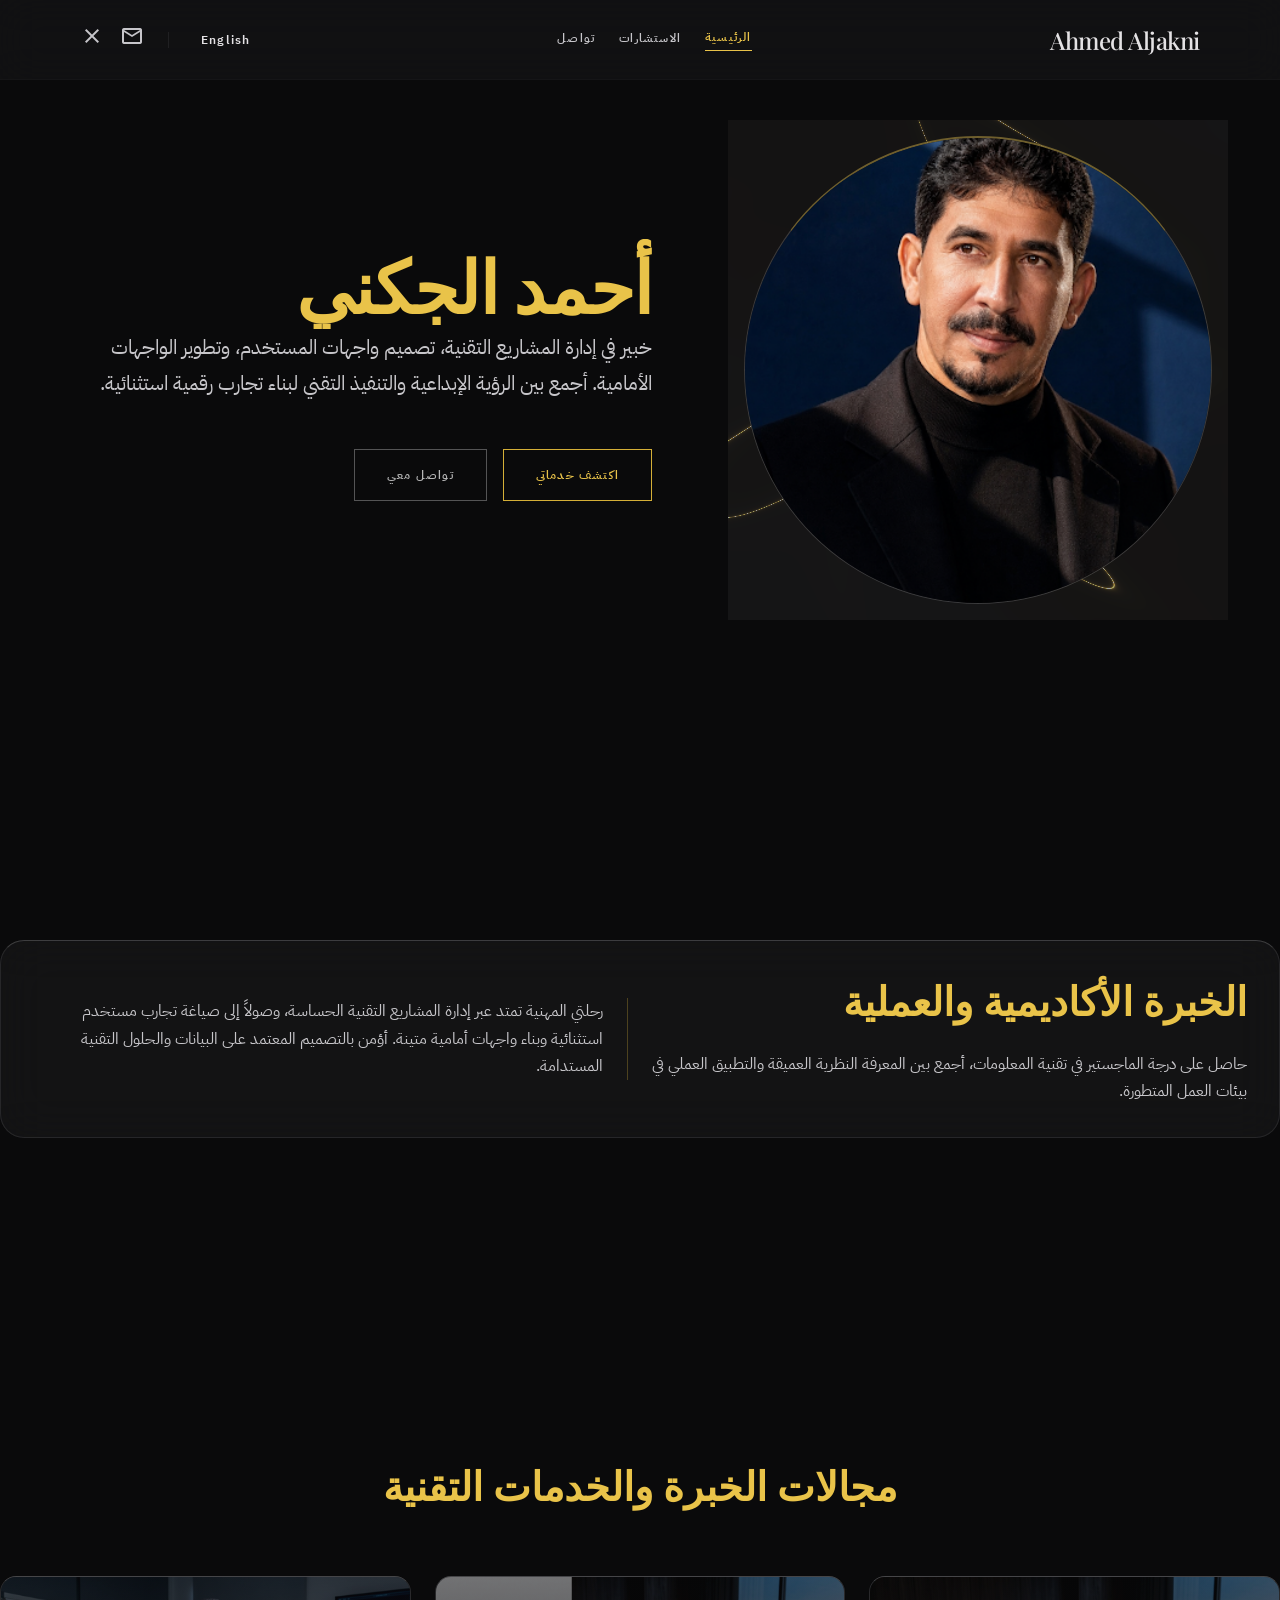
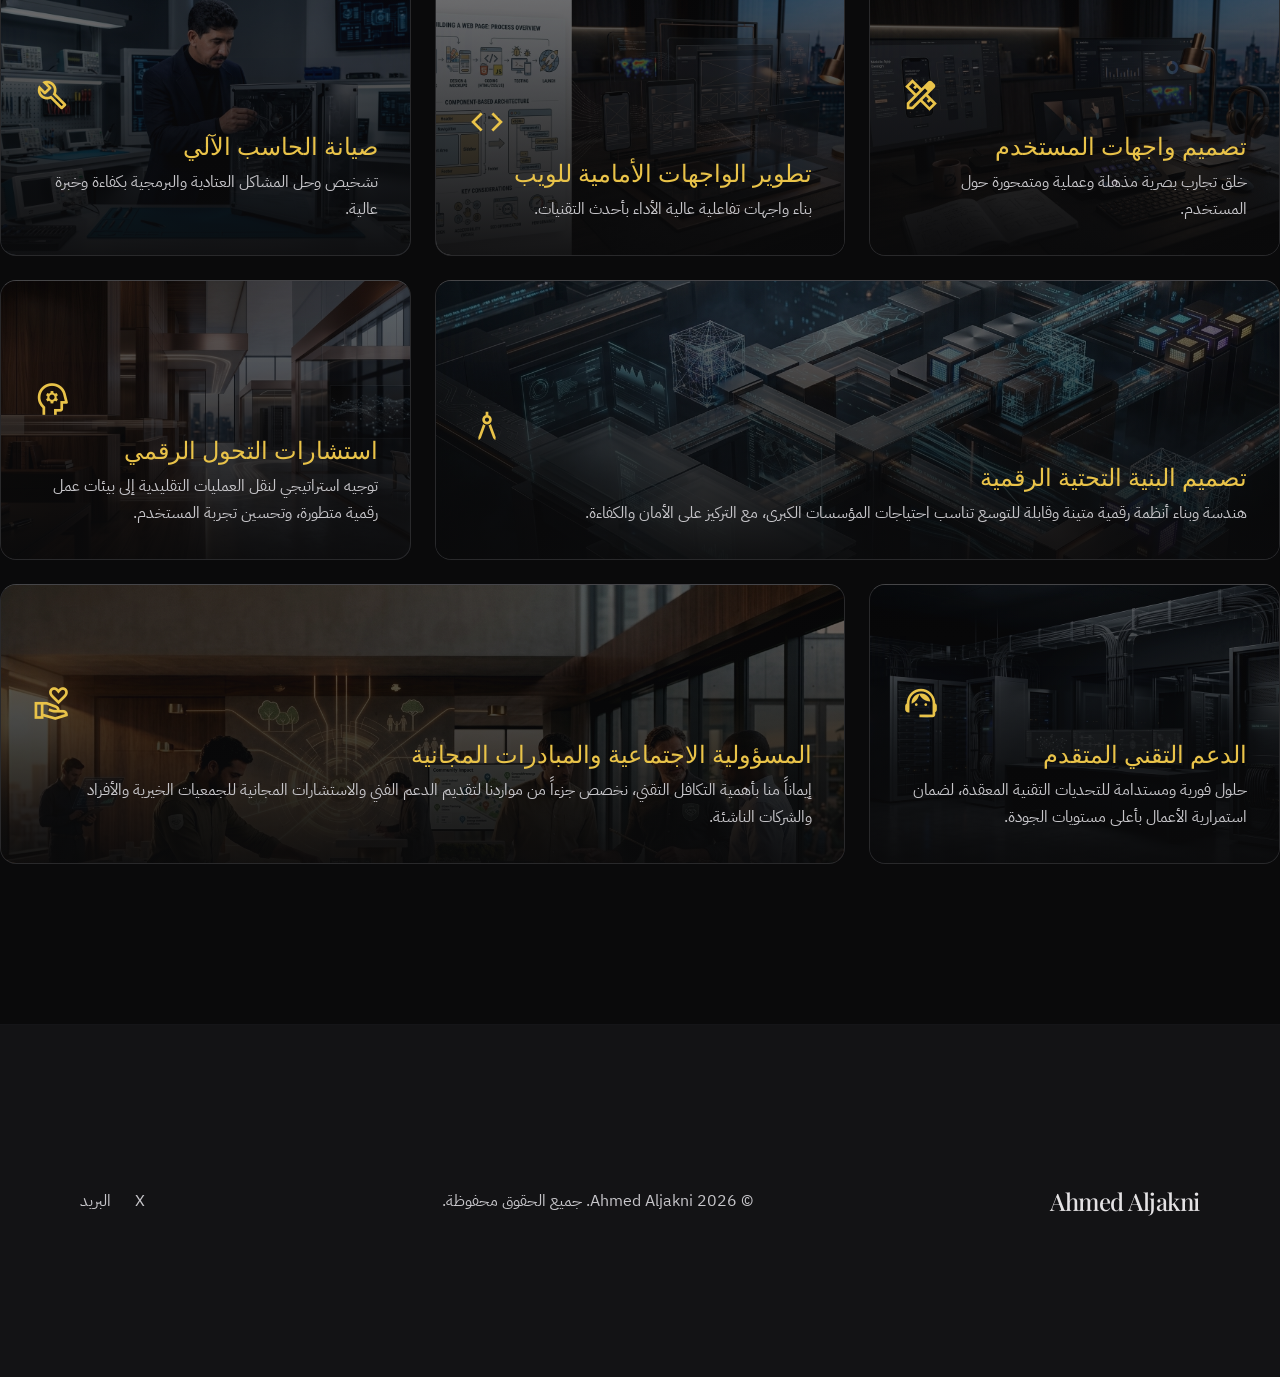
==== index.html @ 9b698fbc "Add files via upload" ====
<!DOCTYPE html>
<html dir="rtl" lang="ar">
<head>
  <meta charset="UTF-8">
  <meta name="viewport" content="width=device-width, initial-scale=1.0">
  <title>أحمد الجكني — مصمم ومطور</title>
  <link rel="stylesheet" href="css/style.css">
  <style>
    @media (max-width: 768px) {
      .about-grid > *:first-child,
      .about-grid > *:last-child {
        grid-column: span 12;
      }
      .about-border {
        border-right: none !important;
        padding-right: 0 !important;
        border-top: 1px solid rgba(212, 175, 55, 0.3);
        padding-top: 24px;
        margin-top: 24px;
      }
    }
  </style>
</head>
<body>
  <!-- Desktop Navigation -->
  <header class="nav-desktop">
    <div class="nav-inner">
      <a href="index.html" class="nav-logo">Ahmed Aljakni</a>
      <nav class="flex gap-6 items-center">
        <a href="index.html" class="nav-link active">الرئيسية</a>
        <a href="consulting.html" class="nav-link">الاستشارات</a>
        <a href="contact.html" class="nav-link">تواصل</a>
      </nav>
      <div class="flex items-center gap-4">
        <button class="lang-switcher">English</button>
        <div class="nav-separator"></div>
        <a href="mailto:ahmedaljakni@gmail.com" class="social-icon"><span class="material-symbols-outlined">mail</span></a>
        <a href="https://twitter.com/ahmedaljakni" target="_blank" rel="noopener noreferrer" class="social-icon"><span class="material-symbols-outlined">close</span></a>
      </div>
    </div>
  </header>

  <!-- Mobile Navigation -->
  <nav class="nav-mobile">
    <a href="index.html" class="nav-mobile-link active">
      <span class="material-symbols-outlined fill">home</span>
      <span>الرئيسية</span>
    </a>
    <a href="consulting.html" class="nav-mobile-link">
      <span class="material-symbols-outlined">settings_suggest</span>
      <span>الاستشارات</span>
    </a>
    <a href="contact.html" class="nav-mobile-link">
      <span class="material-symbols-outlined">mail</span>
      <span>تواصل</span>
    </a>
  </nav>
  
  <main>
    <!-- Hero Section -->
    <section class="hero container section">
      <div class="hero-content">
        <h1 class="text-display-lg hero-title fade-up">أحمد الجكني</h1>
        <p class="text-body-lg text-on-surface-variant max-w-2xl leading-relaxed fade-up mb-8">
          خبير في إدارة المشاريع التقنية، تصميم واجهات المستخدم، وتطوير الواجهات الأمامية. أجمع بين الرؤية الإبداعية والتنفيذ التقني لبناء تجارب رقمية استثنائية.
        </p>
        <div class="hero-cta-group fade-up">
          <a href="consulting.html" class="btn-primary">اكتشف خدماتي</a>
          <a href="contact.html" class="btn-secondary">تواصل معي</a>
        </div>
      </div>
      <div class="hero-visual">
        <div class="hero-portrait-wrapper">
          <div class="hero-portrait-shader">
            <canvas id="shader-canvas"></canvas>
          </div>
          <div class="hero-portrait-frame">
            <img src="assets/images/original-portrait.jpg" alt="أحمد الجكني">
          </div>
        </div>
      </div>
    </section>

    <!-- About Section -->
    <section class="container section fade-up">
      <div class="glass-panel" style="padding: 32px; border-radius: 24px; position: relative; overflow: hidden;">
        <div class="ambient-orb gold" style="position: absolute; top: -50%; right: -25%; width: 256px; height: 256px; opacity: 0.1;"></div>
        <div class="grid-12 about-grid" style="position: relative; z-index: 10;">
          <div style="grid-column: span 6;">
            <h2 class="text-headline-md text-gold mb-6">الخبرة الأكاديمية والعملية</h2>
            <p class="text-body-md text-on-surface-variant leading-relaxed">
              حاصل على درجة الماجستير في تقنية المعلومات، أجمع بين المعرفة النظرية العميقة والتطبيق العملي في بيئات العمل المتطورة.
            </p>
          </div>
          <div style="grid-column: span 6; display: flex; flex-direction: column; justify-content: center;">
            <p class="text-body-md text-on-surface-variant leading-relaxed about-border" style="border-right: 1px solid rgba(212, 175, 55, 0.3); padding-right: 24px;">
              رحلتي المهنية تمتد عبر إدارة المشاريع التقنية الحساسة، وصولاً إلى صياغة تجارب مستخدم استثنائية وبناء واجهات أمامية متينة. أؤمن بالتصميم المعتمد على البيانات والحلول التقنية المستدامة.
            </p>
          </div>
        </div>
      </div>
    </section>

    <!-- Expertise & Services Bento Grid (All 7 Areas) -->
    <section class="container section">
      <h2 class="text-headline-md text-gold mb-16 text-center fade-up">مجالات الخبرة والخدمات التقنية</h2>
      <div class="bento-grid stagger-children">
        <!-- 1. UI/UX Design -->
        <div class="expertise-card fade-up">
          <div class="card-bg" style="background-image: url('assets/images/ui-ux-design.jpg')"></div>
          <div class="card-overlay"></div>
          <div class="card-content">
            <span class="material-symbols-outlined card-icon">design_services</span>
            <h3 class="text-headline-sm text-gold">تصميم واجهات المستخدم</h3>
            <p class="text-body-md text-on-surface-variant mt-2">خلق تجارب بصرية مذهلة وعملية ومتمحورة حول المستخدم.</p>
          </div>
        </div>

        <!-- 2. Front-End Development -->
        <div class="expertise-card fade-up">
          <div class="card-bg" style="background-image: url('assets/images/frontend-dev.jpg')"></div>
          <div class="card-overlay"></div>
          <div class="card-content">
            <span class="material-symbols-outlined card-icon">code</span>
            <h3 class="text-headline-sm text-gold">تطوير الواجهات الأمامية للويب</h3>
            <p class="text-body-md text-on-surface-variant mt-2">بناء واجهات تفاعلية عالية الأداء بأحدث التقنيات.</p>
          </div>
        </div>

        <!-- 3. Computer Maintenance -->
        <div class="expertise-card fade-up">
          <div class="card-bg" style="background-image: url('assets/images/computer-maintenance.jpg')"></div>
          <div class="card-overlay"></div>
          <div class="card-content">
            <span class="material-symbols-outlined card-icon">build</span>
            <h3 class="text-headline-sm text-gold">صيانة الحاسب الآلي</h3>
            <p class="text-body-md text-on-surface-variant mt-2">تشخيص وحل المشاكل العتادية والبرمجية بكفاءة وخبرة عالية.</p>
          </div>
        </div>

        <!-- 4. Digital Infrastructure (Wide 2-col) -->
        <div class="expertise-card card-wide fade-up">
          <div class="card-bg" style="background-image: url('assets/images/infrastructure.jpg')"></div>
          <div class="card-overlay"></div>
          <div class="card-content">
            <span class="material-symbols-outlined card-icon">architecture</span>
            <h3 class="text-headline-sm text-gold">تصميم البنية التحتية الرقمية</h3>
            <p class="text-body-md text-on-surface-variant mt-2">هندسة وبناء أنظمة رقمية متينة وقابلة للتوسع تناسب احتياجات المؤسسات الكبرى، مع التركيز على الأمان والكفاءة.</p>
          </div>
        </div>

        <!-- 5. Digital Transformation -->
        <div class="expertise-card fade-up">
          <div class="card-bg" style="background-image: url('assets/images/digital-transformation.jpg')"></div>
          <div class="card-overlay"></div>
          <div class="card-content">
            <span class="material-symbols-outlined card-icon">psychology</span>
            <h3 class="text-headline-sm text-gold">استشارات التحول الرقمي</h3>
            <p class="text-body-md text-on-surface-variant mt-2">توجيه استراتيجي لنقل العمليات التقليدية إلى بيئات عمل رقمية متطورة، وتحسين تجربة المستخدم.</p>
          </div>
        </div>

        <!-- 6. Advanced Technical Support -->
        <div class="expertise-card fade-up">
          <div class="card-bg" style="background-image: url('assets/images/tech-support.jpg')"></div>
          <div class="card-overlay"></div>
          <div class="card-content">
            <span class="material-symbols-outlined card-icon">support_agent</span>
            <h3 class="text-headline-sm text-gold">الدعم التقني المتقدم</h3>
            <p class="text-body-md text-on-surface-variant mt-2">حلول فورية ومستدامة للتحديات التقنية المعقدة، لضمان استمرارية الأعمال بأعلى مستويات الجودة.</p>
          </div>
        </div>

        <!-- 7. Social Responsibility (Wide 2-col) -->
        <div class="expertise-card card-wide fade-up">
          <div class="card-bg" style="background-image: url('assets/images/social-responsibility.jpg')"></div>
          <div class="card-overlay"></div>
          <div class="card-content">
            <span class="material-symbols-outlined card-icon">volunteer_activism</span>
            <h3 class="text-headline-sm text-gold">المسؤولية الاجتماعية والمبادرات المجانية</h3>
            <p class="text-body-md text-on-surface-variant mt-2">إيماناً منا بأهمية التكافل التقني، نخصص جزءاً من مواردنا لتقديم الدعم الفني والاستشارات المجانية للجمعيات الخيرية والأفراد والشركات الناشئة.</p>
          </div>
        </div>
      </div>
    </section>
  </main>

  <footer class="site-footer">
    <div class="footer-inner">
      <a href="index.html" class="nav-logo">Ahmed Aljakni</a>
      <p class="text-body-md text-on-surface-variant">© 2026 Ahmed Aljakni. جميع الحقوق محفوظة.</p>
      <div class="footer-links">
        <a href="https://twitter.com/ahmedaljakni" target="_blank" rel="noopener noreferrer" class="footer-link">X</a>
        <a href="mailto:ahmedaljakni@gmail.com" class="footer-link">البريد</a>
      </div>
    </div>
  </footer>
  
  <div class="page-transition"></div>
  
  <script src="js/shader.js"></script>
  <script src="js/main.js"></script>
</body>
</html>
---- css/style.css ----
/* Google Fonts */
@import url('https://fonts.googleapis.com/css2?family=IBM+Plex+Sans+Arabic:wght@400;600&family=IBM+Plex+Sans:wght@400;600&family=Playfair+Display:wght@400;500;600;700&display=swap');
/* Material Symbols */
@import url('https://fonts.googleapis.com/css2?family=Material+Symbols+Outlined:wght,FILL@100..700,0..1&display=swap');

:root {
  --obsidian: #0A0A0B;
  --obsidian-light: #131315;
  --surface-lowest: #0e0e10;
  --surface-low: #1b1b1d;
  --surface: #1f1f21;
  --surface-high: #2a2a2c;
  --surface-highest: #353437;
  --surface-bright: #39393b;
  --gold: #e9c349;
  --gold-deep: #D4AF37;
  --gold-container: #af8d11;
  --gold-on: #3c2f00;
  --silver: #e4e2e4;
  --silver-dim: #c7c6ca;
  --silver-muted: #919094;
  --outline: #46464a;
  --on-surface: #e4e2e4;
  --on-surface-variant: #c7c6ca;
  --error: #ffb4ab;
  --font-display: 'Playfair Display', Georgia, serif;
  --font-body: 'IBM Plex Sans Arabic', 'IBM Plex Sans', system-ui, sans-serif;
  --font-label: 'IBM Plex Sans Arabic', 'IBM Plex Sans', system-ui, sans-serif;
}

/* Reset & Base */
*, *::before, *::after {
  box-sizing: border-box;
}

body, h1, h2, h3, h4, p, figure, blockquote, dl, dd {
  margin: 0;
  padding: 0;
}

html {
  scroll-behavior: smooth;
}

body {
  background-color: var(--obsidian);
  color: var(--silver);
  font-family: var(--font-body);
  -webkit-font-smoothing: antialiased;
  -moz-osx-font-smoothing: grayscale;
  overflow-x: hidden;
}

::selection {
  background: var(--gold);
  color: var(--obsidian);
}

/* Custom Scrollbar */
::-webkit-scrollbar {
  width: 8px;
}
::-webkit-scrollbar-track {
  background: var(--obsidian);
}
::-webkit-scrollbar-thumb {
  background: var(--gold-deep);
}
::-webkit-scrollbar-thumb:hover {
  background: var(--gold);
}

/* Material Symbols Adjustments */
.material-symbols-outlined {
  font-variation-settings: 'FILL' 0;
}
.material-symbols-outlined.fill {
  font-variation-settings: 'FILL' 1;
}

/* Typography Classes */
.text-display-lg {
  font-family: var(--font-display);
  font-size: 72px;
  font-weight: 700;
  line-height: 1.1;
  letter-spacing: -0.02em;
  color: var(--gold);
}

.hero-title {
  color: var(--gold);
}

.text-display-lg-mobile {
  font-family: var(--font-display);
  font-size: 48px;
  font-weight: 700;
  line-height: 1.2;
  letter-spacing: -0.02em;
  color: var(--gold);
}

.text-headline-md {
  font-family: var(--font-display);
  font-size: 40px;
  font-weight: 600;
  line-height: 1.2;
}

.text-headline-sm {
  font-family: var(--font-display);
  font-size: 24px;
  font-weight: 500;
  line-height: 1.3;
}

.text-body-lg {
  font-family: var(--font-body);
  font-size: 20px;
  font-weight: 400;
  line-height: 1.6;
}

.text-body-md {
  font-family: var(--font-body);
  font-size: 16px;
  font-weight: 400;
  line-height: 1.5;
}

.text-label-caps {
  font-family: var(--font-label);
  font-size: 12px;
  font-weight: 600;
  line-height: 1.2;
  letter-spacing: 0.1em;
  text-transform: uppercase;
}

/* RTL Typography Adjustments */
[dir="rtl"] .text-body-lg {
  line-height: 1.8;
}
[dir="rtl"] .text-body-md {
  line-height: 1.7;
}
[dir="rtl"] .text-headline-md {
  line-height: 1.35;
}
[dir="rtl"] .text-display-lg {
  line-height: 1.25;
}

/* Color Utility Classes */
.text-gold { color: var(--gold); }
.text-on-surface { color: var(--on-surface); }
.text-on-surface-variant { color: var(--on-surface-variant); }
.text-muted { color: var(--silver-muted); }
.bg-obsidian { background: var(--obsidian); }
.bg-surface { background: var(--surface); }

/* Layout System */
.container {
  max-width: 1440px;
  margin: 0 auto;
  padding: 0 80px;
}

.section {
  padding: 160px 0;
}

.grid-12 {
  display: grid;
  grid-template-columns: repeat(12, 1fr);
  gap: 24px;
}

.col-span-2 { grid-column: span 2; }
.col-span-3 { grid-column: span 3; }
.col-span-4 { grid-column: span 4; }
.col-span-5 { grid-column: span 5; }
.col-span-6 { grid-column: span 6; }
.col-span-7 { grid-column: span 7; }
.col-span-8 { grid-column: span 8; }
.col-span-9 { grid-column: span 9; }
.col-span-10 { grid-column: span 10; }
.col-span-11 { grid-column: span 11; }
.col-span-12 { grid-column: span 12; }

/* Components */

/* Glass Panel */
.glass-panel {
  background: rgba(255, 255, 255, 0.04);
  backdrop-filter: blur(24px);
  -webkit-backdrop-filter: blur(24px);
  border: 1px solid rgba(229, 231, 235, 0.1);
  border-top-color: rgba(229, 231, 235, 0.2);
  transition: border-color 0.5s ease, box-shadow 0.5s ease;
}
.glass-panel:hover {
  border-color: rgba(229, 231, 235, 0.25);
}

/* Buttons */
.btn-primary {
  display: inline-flex;
  align-items: center;
  justify-content: center;
  padding: 16px 32px;
  border: 1px solid var(--gold-deep);
  color: var(--gold);
  font-family: var(--font-label);
  font-size: 12px;
  font-weight: 600;
  letter-spacing: 0.1em;
  text-transform: uppercase;
  text-decoration: none;
  background: transparent;
  transition: all 0.3s cubic-bezier(0.4, 0, 0.2, 1);
  cursor: pointer;
  position: relative;
  overflow: hidden;
}
.btn-primary:hover {
  background: var(--gold-deep);
  color: var(--obsidian);
}

.btn-secondary {
  display: inline-flex;
  align-items: center;
  justify-content: center;
  padding: 16px 32px;
  border: 1px solid rgba(255,255,255,0.3);
  color: rgba(255,255,255,0.7);
  font-family: var(--font-label);
  font-size: 12px;
  font-weight: 600;
  letter-spacing: 0.1em;
  text-transform: uppercase;
  text-decoration: none;
  background: transparent;
  transition: all 0.3s cubic-bezier(0.4, 0, 0.2, 1);
  cursor: pointer;
  position: relative;
  overflow: hidden;
}
.btn-secondary:hover {
  border-color: rgba(255,255,255,0.6);
  color: #fff;
}

/* Navigation - Desktop */
.nav-desktop {
  position: fixed;
  top: 0;
  width: 100%;
  z-index: 50;
  background: rgba(19, 19, 21, 0.8);
  backdrop-filter: blur(20px);
  -webkit-backdrop-filter: blur(20px);
  border-bottom: 1px solid rgba(70, 70, 74, 0.1);
  height: 80px;
  display: none;
}
@media (min-width: 769px) {
  .nav-desktop {
    display: flex;
  }
}
.nav-desktop .nav-inner {
  display: flex;
  justify-content: space-between;
  align-items: center;
  height: 100%;
  max-width: 1440px;
  margin: 0 auto;
  padding: 0 80px;
  width: 100%;
}
.nav-link {
  font-family: var(--font-label);
  font-size: 12px;
  font-weight: 600;
  letter-spacing: 0.1em;
  text-transform: uppercase;
  color: var(--on-surface-variant);
  text-decoration: none;
  transition: color 0.3s;
  padding-bottom: 4px;
}
.nav-link:hover, .nav-link.active {
  color: var(--gold);
}
.nav-link.active {
  border-bottom: 1px solid var(--gold);
}
.nav-logo {
  font-family: var(--font-display);
  font-size: 24px;
  font-weight: 500;
  color: var(--on-surface);
  letter-spacing: -0.02em;
  text-decoration: none;
}

/* Navigation - Mobile */
.nav-mobile {
  display: flex;
  position: fixed;
  bottom: 24px;
  left: 50%;
  transform: translateX(-50%);
  width: 90%;
  max-width: 420px;
  z-index: 50;
  background: rgba(31, 31, 33, 0.6);
  backdrop-filter: blur(40px);
  -webkit-backdrop-filter: blur(40px);
  border: 1px solid rgba(255, 255, 255, 0.1);
  border-radius: 9999px;
  box-shadow: 0 20px 60px rgba(0, 0, 0, 0.3);
  justify-content: space-around;
  align-items: center;
  padding: 8px 16px;
}
@media (min-width: 769px) {
  .nav-mobile {
    display: none;
  }
}
.nav-mobile-link {
  display: flex;
  flex-direction: column;
  align-items: center;
  padding: 8px 24px;
  color: var(--on-surface-variant);
  text-decoration: none;
  transition: all 0.2s;
  border-radius: 9999px;
}
.nav-mobile-link:active {
  transform: scale(0.9);
}
.nav-mobile-link.active {
  color: var(--gold);
  background: rgba(175, 141, 17, 0.2);
}
.nav-mobile-link .material-symbols-outlined {
  font-size: 24px;
  margin-bottom: 4px;
}
.nav-mobile-link span:last-child {
  font-family: var(--font-label);
  font-size: 10px;
  font-weight: 600;
  letter-spacing: 0.1em;
  text-transform: uppercase;
}

/* Form Inputs */
.input-underline {
  background: transparent;
  border: none;
  border-bottom: 1px solid rgba(229, 231, 235, 0.3);
  border-radius: 0;
  padding: 12px 0;
  font-family: var(--font-body);
  font-size: 16px;
  color: var(--on-surface);
  width: 100%;
  transition: border-color 0.3s ease;
  outline: none;
}
.input-underline:focus {
  border-bottom-color: var(--gold);
}
.input-underline::placeholder {
  color: var(--silver-muted);
}
.form-label {
  font-family: var(--font-label);
  font-size: 12px;
  font-weight: 600;
  letter-spacing: 0.1em;
  text-transform: uppercase;
  color: var(--on-surface-variant);
  display: block;
  margin-bottom: 8px;
  transition: color 0.3s;
}
.form-group:focus-within .form-label {
  color: var(--gold);
}
.form-group {
  position: relative;
}
.form-error {
  color: var(--error);
  font-size: 12px;
  margin-top: 4px;
  display: none;
}
.form-group.error .form-error {
  display: block;
}
.form-group.error .input-underline {
  border-bottom-color: var(--error);
}

/* Bento Grid */
.bento-grid {
  display: grid;
  grid-template-columns: repeat(1, 1fr);
  gap: 24px;
}
@media (min-width: 769px) {
  .bento-grid {
    grid-template-columns: repeat(3, 1fr);
  }
  .bento-grid .card-wide {
    grid-column: span 2;
  }
  .bento-grid .card-full {
    grid-column: span 3;
  }
}
.expertise-card {
  position: relative;
  overflow: hidden;
  padding: 32px;
  min-height: 280px;
  display: flex;
  flex-direction: column;
  justify-content: flex-end;
  border-radius: 16px;
  background: rgba(20, 20, 24, 0.6);
  backdrop-filter: blur(24px);
  -webkit-backdrop-filter: blur(24px);
  border: 1px solid rgba(229, 231, 235, 0.12);
  border-top: 1px solid rgba(229, 231, 235, 0.25);
  transition: transform 0.5s cubic-bezier(0.16, 1, 0.3, 1), border-color 0.5s ease, box-shadow 0.5s ease;
  cursor: pointer;
}
.expertise-card:hover {
  transform: translateY(-6px);
  box-shadow: 0 20px 50px rgba(0, 0, 0, 0.8), 0 0 35px rgba(212, 175, 55, 0.25);
  border-color: rgba(212, 175, 55, 0.6);
  border-top-color: rgba(233, 195, 73, 0.9);
}
.expertise-card .card-bg {
  position: absolute;
  inset: 0;
  background-size: cover;
  background-position: center;
  opacity: 0.6;
  filter: brightness(0.9) contrast(1.05);
  transition: transform 0.7s cubic-bezier(0.16, 1, 0.3, 1), opacity 0.6s ease, filter 0.6s ease;
  transform: scale(1.0);
}
.expertise-card:hover .card-bg {
  opacity: 0.95;
  filter: brightness(1.1) contrast(1.1);
  transform: scale(1.08);
}
.expertise-card .card-overlay {
  position: absolute;
  inset: 0;
  background: linear-gradient(to top, rgba(10, 10, 11, 0.92) 0%, rgba(10, 10, 11, 0.55) 50%, rgba(10, 10, 11, 0.2) 100%);
  transition: opacity 0.5s ease;
}
.expertise-card:hover .card-overlay {
  background: linear-gradient(to top, rgba(10, 10, 11, 0.95) 0%, rgba(10, 10, 11, 0.4) 60%, rgba(10, 10, 11, 0.05) 100%);
}
.expertise-card .card-content {
  position: relative;
  z-index: 10;
  transition: transform 0.4s cubic-bezier(0.16, 1, 0.3, 1);
}
.expertise-card:hover .card-content {
  transform: translateY(-2px);
}
.expertise-card .card-icon {
  font-size: 38px;
  color: var(--gold);
  margin-bottom: 16px;
  display: block;
  transition: transform 0.4s cubic-bezier(0.16, 1, 0.3, 1), filter 0.4s ease;
}
.expertise-card:hover .card-icon {
  transform: translateY(-4px) scale(1.08);
  filter: drop-shadow(0 0 14px rgba(233, 195, 73, 0.8));
}

/* Footer */
.site-footer {
  padding: 160px 0;
  border-top: 1px solid rgba(70, 70, 74, 0.05);
  background: var(--obsidian-light);
}
.footer-inner {
  display: flex;
  flex-direction: column;
  align-items: center;
  gap: 32px;
  max-width: 1440px;
  margin: 0 auto;
  padding: 0 80px;
}
@media (min-width: 769px) {
  .footer-inner {
    flex-direction: row;
    justify-content: space-between;
  }
}
.footer-links {
  display: flex;
  gap: 24px;
}
.footer-link {
  color: var(--on-surface-variant);
  text-decoration: none;
  font-family: var(--font-body);
  font-size: 16px;
  transition: color 0.3s;
}
.footer-link:hover {
  color: var(--gold);
}

/* Language Switcher */
.lang-switcher {
  font-family: var(--font-label);
  font-size: 12px;
  font-weight: 600;
  letter-spacing: 0.1em;
  color: var(--on-surface);
  background: none;
  border: none;
  cursor: pointer;
  transition: color 0.3s;
  padding: 4px 8px;
}
.lang-switcher:hover {
  color: var(--gold);
}
.nav-separator {
  width: 1px;
  height: 16px;
  background: rgba(70, 70, 74, 0.3);
  margin: 0 8px;
}

/* Social Icons */
.social-icon {
  color: var(--on-surface-variant);
  transition: color 0.3s;
  cursor: pointer;
  text-decoration: none;
}
.social-icon:hover {
  color: var(--gold);
}
.contact-card {
  display: flex;
  align-items: center;
  gap: 16px;
  text-decoration: none;
  color: var(--on-surface);
  transition: color 0.3s;
}
.contact-card:hover {
  color: var(--gold);
}
.contact-card .icon-circle {
  width: 48px;
  height: 48px;
  border-radius: 50%;
  border: 1px solid rgba(70, 70, 74, 0.3);
  display: flex;
  align-items: center;
  justify-content: center;
  background: rgba(31, 31, 33, 0.3);
  transition: border-color 0.3s;
}
.contact-card:hover .icon-circle {
  border-color: rgba(233, 195, 73, 0.5);
}

/* Hero Portrait */
.hero-portrait-wrapper {
  position: relative;
  width: 100%;
  max-width: 500px;
  aspect-ratio: 1;
  margin: 48px auto 0;
}
@media (min-width: 769px) {
  .hero-portrait-wrapper {
    margin-top: 0;
  }
}
.hero-portrait-shader {
  position: absolute;
  inset: 0;
  width: 100%;
  height: 100%;
  border-radius: 50%;
  opacity: 0.6;
  mix-blend-mode: screen;
}
.hero-portrait-shader canvas {
  display: block;
  width: 100%;
  height: 100%;
}
.hero-portrait-frame {
  position: absolute;
  inset: 16px;
  border-radius: 50%;
  overflow: hidden;
  background: rgba(255, 255, 255, 0.04);
  backdrop-filter: blur(24px);
  border: 1px solid rgba(229, 231, 235, 0.15);
  border-top: 2px solid rgba(233, 195, 73, 0.4);
  animation: antigravityFloat 6s ease-in-out infinite;
  transition: transform 0.6s cubic-bezier(0.16, 1, 0.3, 1), box-shadow 0.6s ease, border-color 0.6s ease;
}
.hero-portrait-frame:hover {
  transform: scale(1.03) translateY(-4px);
  box-shadow: 0 0 50px rgba(212, 175, 55, 0.35), 0 20px 40px rgba(0, 0, 0, 0.8);
  border-color: rgba(212, 175, 55, 0.8);
}
.hero-portrait-frame img {
  width: 100%;
  height: 100%;
  object-fit: cover;
  transition: transform 0.7s cubic-bezier(0.16, 1, 0.3, 1), filter 0.7s ease;
}
.hero-portrait-frame:hover img {
  transform: scale(1.05);
  filter: contrast(1.05) brightness(1.05);
}

/* Service Cards */
.service-card {
  position: relative;
  overflow: hidden;
  padding: 32px;
  border-radius: 16px;
  background: rgba(20, 20, 24, 0.6);
  backdrop-filter: blur(24px);
  border: 1px solid rgba(229, 231, 235, 0.12);
  border-top: 1px solid rgba(229, 231, 235, 0.25);
  transition: transform 0.5s cubic-bezier(0.16, 1, 0.3, 1), border-color 0.5s ease, box-shadow 0.5s ease;
  display: flex;
  flex-direction: column;
  justify-content: flex-end;
  cursor: pointer;
}
.service-card:hover {
  transform: translateY(-6px);
  box-shadow: 0 20px 50px rgba(0, 0, 0, 0.8), 0 0 35px rgba(212, 175, 55, 0.25);
  border-color: rgba(212, 175, 55, 0.6);
  border-top-color: rgba(233, 195, 73, 0.9);
}
.service-card .service-bg {
  position: absolute;
  inset: 0;
  background-size: cover;
  background-position: center;
  opacity: 0.6;
  filter: brightness(0.9) contrast(1.05);
  transition: transform 0.7s cubic-bezier(0.16, 1, 0.3, 1), opacity 0.6s ease, filter 0.6s ease;
  transform: scale(1.0);
}
.service-card:hover .service-bg {
  opacity: 0.95;
  filter: brightness(1.1) contrast(1.1);
  transform: scale(1.08);
}
.service-card .service-gradient {
  position: absolute;
  inset: 0;
  transition: opacity 0.5s ease;
}
.service-card .service-content {
  position: relative;
  z-index: 10;
  transition: transform 0.4s cubic-bezier(0.16, 1, 0.3, 1);
}
.service-card:hover .service-content {
  transform: translateY(-2px);
}
.service-card .card-icon {
  font-size: 38px;
  color: var(--gold);
  margin-bottom: 16px;
  display: block;
  transition: transform 0.4s cubic-bezier(0.16, 1, 0.3, 1), filter 0.4s ease;
}
.service-card:hover .card-icon {
  transform: translateY(-4px) scale(1.08);
  filter: drop-shadow(0 0 14px rgba(233, 195, 73, 0.8));
}
.service-card .top-line {
  position: absolute;
  top: 0;
  left: 0;
  right: 0;
  height: 1px;
  background: linear-gradient(to right, transparent, rgba(196, 199, 202, 0.2), transparent);
}

/* Social Responsibility */
.social-resp {
  border-radius: 16px;
  overflow: hidden;
  background: rgba(20, 20, 24, 0.6);
  backdrop-filter: blur(24px);
  border: 1px solid rgba(229, 231, 235, 0.12);
  border-top: 1px solid rgba(229, 231, 235, 0.25);
  box-shadow: 0 0 60px rgba(0, 0, 0, 0.5);
  display: flex;
  flex-direction: column;
  transition: transform 0.5s cubic-bezier(0.16, 1, 0.3, 1), border-color 0.5s ease, box-shadow 0.5s ease;
}
.social-resp:hover {
  transform: translateY(-4px);
  box-shadow: 0 20px 50px rgba(0, 0, 0, 0.8), 0 0 35px rgba(212, 175, 55, 0.25);
  border-color: rgba(212, 175, 55, 0.6);
  border-top-color: rgba(233, 195, 73, 0.9);
}
@media (min-width: 769px) {
  .social-resp {
    flex-direction: row;
  }
}
.social-resp .resp-image {
  width: 100%;
  min-height: 400px;
  position: relative;
  overflow: hidden;
}
@media (min-width: 769px) {
  .social-resp .resp-image {
    width: 50%;
  }
}
.social-resp .resp-image-bg {
  position: absolute;
  inset: 0;
  background-size: cover;
  background-position: center;
  opacity: 0.7;
  filter: brightness(0.95) contrast(1.05);
  transition: transform 0.7s cubic-bezier(0.16, 1, 0.3, 1), opacity 0.6s ease, filter 0.6s ease;
  transform: scale(1.0);
}
.social-resp:hover .resp-image-bg {
  opacity: 0.95;
  filter: brightness(1.1) contrast(1.1);
  transform: scale(1.06);
}
.social-resp .resp-content {
  width: 100%;
  padding: 40px;
  display: flex;
  flex-direction: column;
  justify-content: center;
  position: relative;
  z-index: 10;
  background: rgba(19, 19, 21, 0.8);
}
@media (min-width: 769px) {
  .social-resp .resp-content {
    width: 50%;
    padding: 64px;
    background: transparent;
  }
}
.resp-bullet {
  display: flex;
  align-items: center;
  gap: 12px;
}
.resp-bullet .dot {
  width: 6px;
  height: 6px;
  background: var(--gold);
  border-radius: 50%;
  flex-shrink: 0;
}

/* Animations */
@keyframes antigravityFloat {
  0% { transform: translateY(0); }
  50% { transform: translateY(-15px); }
  100% { transform: translateY(0); }
}

@keyframes fadeInUp {
  from { opacity: 0; transform: translateY(40px); }
  to { opacity: 1; transform: translateY(0); }
}

@keyframes slideInFromRight {
  from { opacity: 0; transform: translateX(60px); }
  to { opacity: 1; transform: translateX(0); }
}

@keyframes textReveal {
  from { clip-path: inset(0 100% 0 0); }
  to { clip-path: inset(0 0 0 0); }
}
[dir="rtl"] .text-reveal {
  animation-name: textRevealRtl;
}
@keyframes textRevealRtl {
  from { clip-path: inset(0 0 0 100%); }
  to { clip-path: inset(0 0 0 0); }
}

@keyframes pageWipeIn {
  from { transform: scaleX(1); }
  to { transform: scaleX(0); }
}

.fade-up {
  opacity: 0;
  transform: translateY(30px);
  transition: opacity 0.8s cubic-bezier(0.16, 1, 0.3, 1), transform 0.8s cubic-bezier(0.16, 1, 0.3, 1);
}
.fade-up.visible {
  opacity: 1;
  transform: translateY(0);
}

.stagger-children .fade-up:nth-child(1) { transition-delay: 0s; }
.stagger-children .fade-up:nth-child(2) { transition-delay: 0.1s; }
.stagger-children .fade-up:nth-child(3) { transition-delay: 0.2s; }
.stagger-children .fade-up:nth-child(4) { transition-delay: 0.3s; }
.stagger-children .fade-up:nth-child(5) { transition-delay: 0.4s; }

.page-transition {
  position: fixed;
  inset: 0;
  z-index: 9999;
  background: var(--obsidian);
  transform: scaleX(0);
  transform-origin: left;
  pointer-events: none;
}
.page-transition.active {
  animation: pageWipeIn 0.6s cubic-bezier(0.76, 0, 0.24, 1) forwards;
}

/* Ambient Background */
.ambient-bg {
  position: fixed;
  inset: 0;
  pointer-events: none;
  z-index: -1;
  overflow: hidden;
}
.ambient-orb {
  position: absolute;
  border-radius: 50%;
  filter: blur(120px);
}
.ambient-orb.gold {
  width: 50vw;
  height: 50vw;
  background: rgba(233, 195, 73, 0.05);
  top: -20%;
  right: -10%;
}
.ambient-orb.silver {
  width: 60vw;
  height: 60vw;
  background: rgba(200, 198, 199, 0.05);
  bottom: -20%;
  left: -10%;
}

/* Hero Section */
.hero {
  min-height: 80vh;
  display: flex;
  flex-direction: column;
  align-items: center;
  justify-content: center;
  gap: 24px;
  padding-top: 120px;
}
@media (min-width: 769px) {
  .hero {
    flex-direction: row;
  }
  [dir="rtl"] .hero {
    flex-direction: row-reverse;
  }
  .hero-content {
    flex: 1;
    padding-right: 48px;
  }
  [dir="rtl"] .hero-content {
    padding-right: 0;
    padding-left: 48px;
  }
}
.hero-content {
  flex: 1;
}
.hero-visual {
  flex: 1;
  width: 100%;
}
.hero-cta-group {
  display: flex;
  gap: 16px;
  padding-top: 16px;
  flex-wrap: wrap;
}

/* Consulting Hero */
.consulting-hero {
  position: relative;
  min-height: 60vh;
  display: flex;
  flex-direction: column;
  justify-content: center;
  align-items: flex-start;
}
.consulting-hero .hero-gradient {
  position: absolute;
  inset: 0;
  z-index: -1;
  background: radial-gradient(ellipse at top right, rgba(42, 42, 44, 0.4), var(--obsidian-light), var(--obsidian-light));
}

/* Services Grid */
.services-grid {
  display: grid;
  grid-template-columns: 1fr;
  gap: 24px;
}
@media (min-width: 769px) {
  .services-grid {
    grid-template-columns: repeat(12, 1fr);
  }
  .services-grid .service-8 {
    grid-column: span 8;
  }
  .services-grid .service-4 {
    grid-column: span 4;
  }
  .services-grid .service-12 {
    grid-column: span 12;
  }
}
.service-card.tall {
  min-height: 400px;
}
.service-card.wide {
  min-height: 300px;
}
@media (min-width: 769px) {
  .service-card.wide {
    flex-direction: row;
    align-items: center;
  }
}

/* Contact Page Layout */
.contact-grid {
  display: grid;
  grid-template-columns: 1fr;
  gap: 24px;
}
@media (min-width: 769px) {
  .contact-grid {
    grid-template-columns: 2fr 1fr;
    gap: 80px;
  }
}
.contact-form-panel {
  background: rgba(255, 255, 255, 0.02);
  backdrop-filter: blur(24px);
  -webkit-backdrop-filter: blur(24px);
  border: 1px solid rgba(229, 231, 235, 0.05);
  border-top-color: rgba(229, 231, 235, 0.15);
  border-radius: 12px;
  padding: 32px;
  box-shadow: 0 0 60px rgba(0, 0, 0, 0.5);
}
@media (min-width: 769px) {
  .contact-form-panel {
    padding: 48px;
  }
}
.form-row {
  display: grid;
  grid-template-columns: 1fr;
  gap: 40px;
}
@media (min-width: 769px) {
  .form-row {
    grid-template-columns: 1fr 1fr;
  }
}
.form-submit {
  display: flex;
  justify-content: flex-end;
  padding-top: 16px;
}
[dir="rtl"] .form-submit {
  justify-content: flex-start;
}
.contact-info-panel {
  margin-top: 48px;
}
@media (min-width: 769px) {
  .contact-info-panel {
    margin-top: 0;
  }
}
.info-section {
  background: rgba(255, 255, 255, 0.04);
  backdrop-filter: blur(24px);
  border: 1px solid rgba(229, 231, 235, 0.1);
  border-top-color: rgba(229, 231, 235, 0.2);
  border-radius: 12px;
  padding: 32px;
}
.info-section-title {
  font-family: var(--font-label);
  font-size: 12px;
  font-weight: 600;
  letter-spacing: 0.1em;
  text-transform: uppercase;
  color: var(--on-surface-variant);
  margin-bottom: 24px;
  padding-bottom: 16px;
  border-bottom: 1px solid rgba(70, 70, 74, 0.1);
}
.contact-list {
  display: flex;
  flex-direction: column;
  gap: 24px;
}

/* Success Toast / Form Success */
.form-success {
  display: none;
  text-align: center;
  padding: 40px;
}
.form-success.show {
  display: block;
  animation: fadeInUp 0.5s ease;
}
.form-success .success-icon {
  font-size: 48px;
  color: var(--gold);
  margin-bottom: 16px;
}

/* Utility Classes */
.mb-2 { margin-bottom: 8px; }
.mb-4 { margin-bottom: 16px; }
.mb-6 { margin-bottom: 24px; }
.mb-8 { margin-bottom: 32px; }
.mb-10 { margin-bottom: 40px; }
.mb-16 { margin-bottom: 64px; }
.mt-2 { margin-top: 8px; }
.mt-4 { margin-top: 16px; }
.mt-8 { margin-top: 32px; }
.mt-12 { margin-top: 48px; }
.pt-4 { padding-top: 16px; }
.pt-8 { padding-top: 32px; }
.pb-4 { padding-bottom: 16px; }
.gap-4 { gap: 16px; }
.gap-6 { gap: 24px; }
.gap-8 { gap: 32px; }

.flex { display: flex; }
.flex-col { flex-direction: column; }
.flex-wrap { flex-wrap: wrap; }
.items-center { align-items: center; }
.justify-center { justify-content: center; }
.justify-between { justify-content: space-between; }

.text-center { text-align: center; }
.max-w-2xl { max-width: 672px; }
.max-w-3xl { max-width: 768px; }
.w-full { width: 100%; }

.relative { position: relative; }
.absolute { position: absolute; }
.z-10 { z-index: 10; }
.rounded-full { border-radius: 50%; }
.overflow-hidden { overflow: hidden; }

.leading-relaxed { line-height: 1.75; }
.tracking-tight { letter-spacing: -0.02em; }
.hidden { display: none; }

/* Responsive Adjustments */
@media (min-width: 769px) {
  .md-show { display: block; }
  .md-flex { display: flex; }
  .md-hidden { display: none; }
  .md-grid { display: grid; }
}

@media (max-width: 768px) {
  .text-display-lg {
    font-size: 48px;
    line-height: 1.2;
  }
  .text-headline-md {
    font-size: 32px;
  }
  .text-body-lg {
    font-size: 18px;
  }
  .section {
    padding: 80px 0;
  }
  .container {
    padding: 0 20px;
  }
  .mobile-hidden { display: none; }
  .mobile-show { display: block; }
}
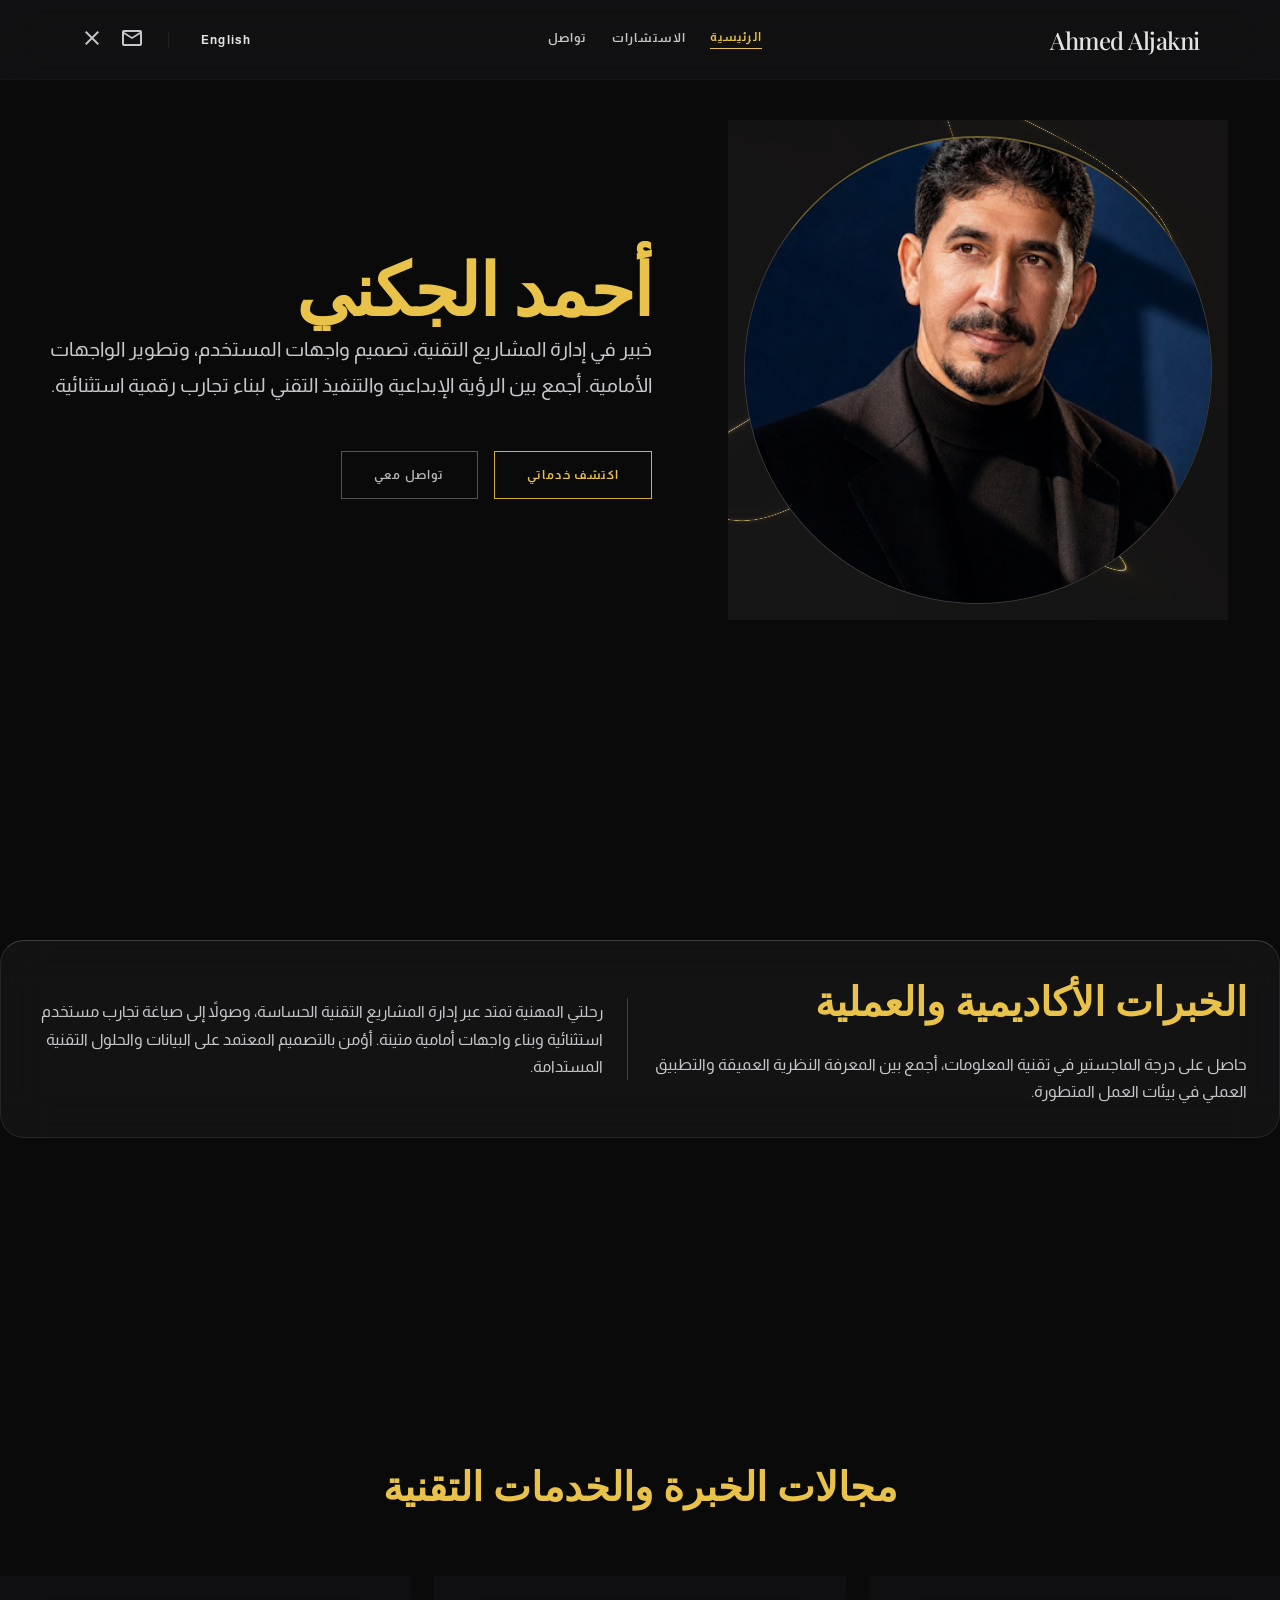
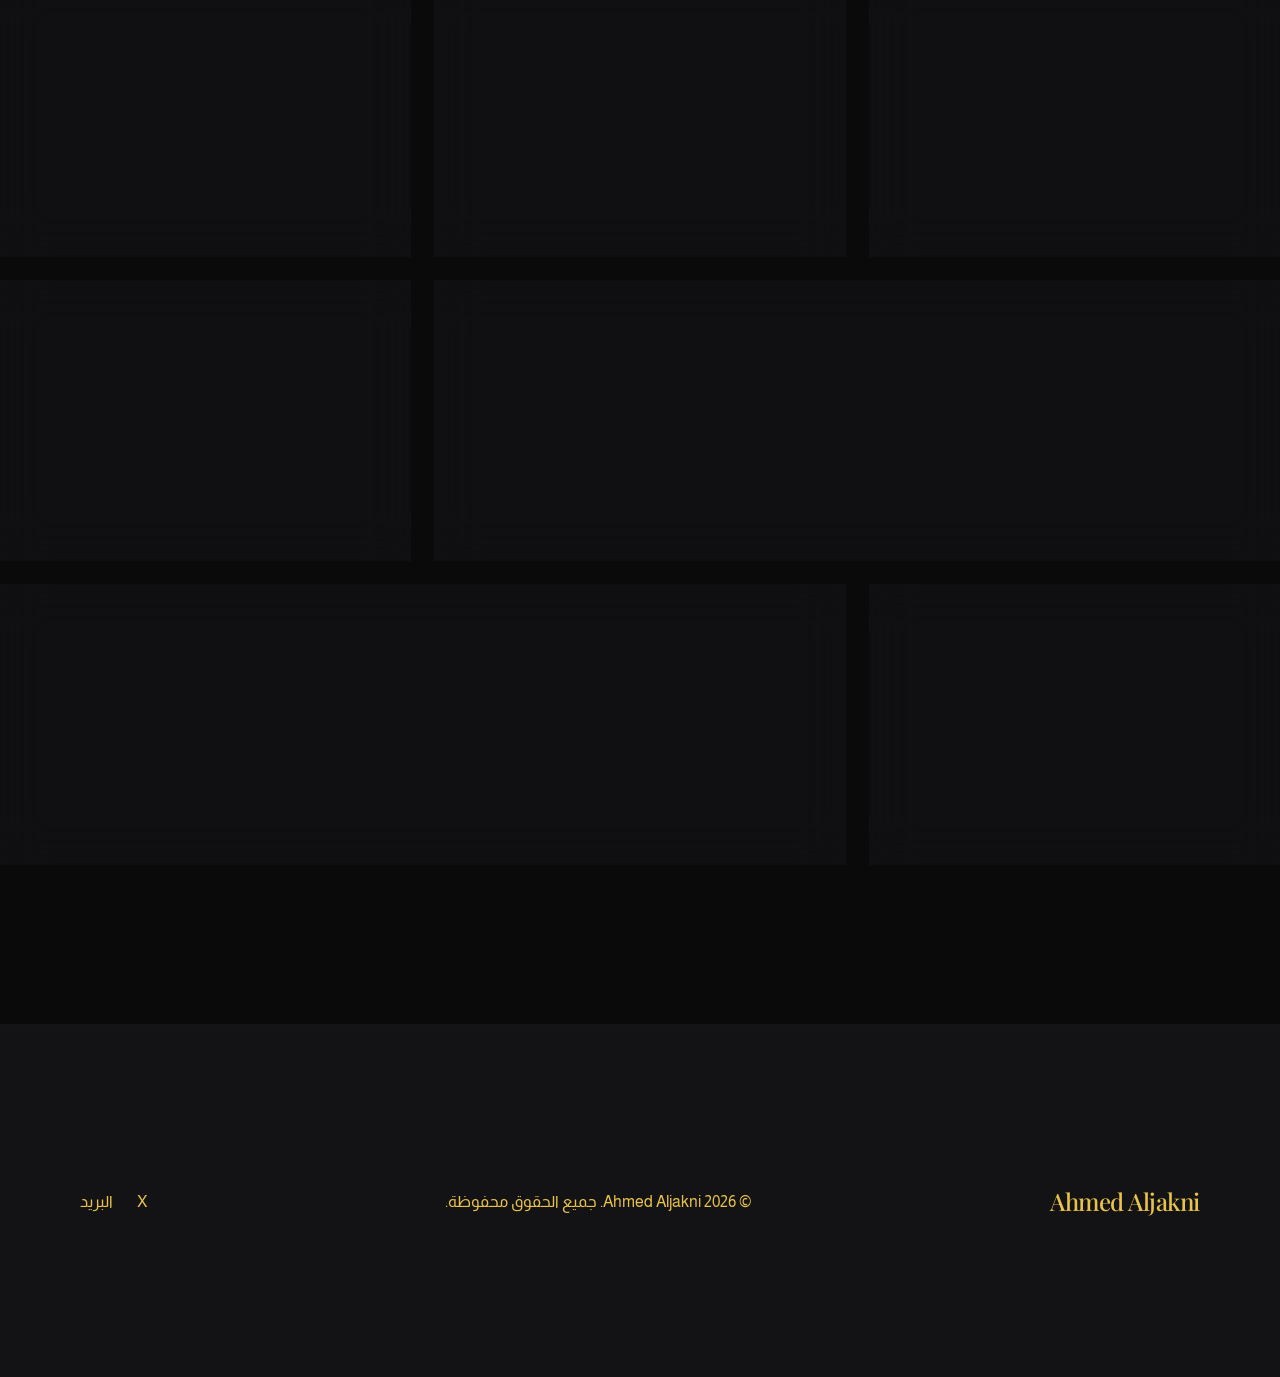
==== commit 78cc1683: "Add files via upload" ====
--- a/index.html
+++ b/index.html
@@ -87,7 +87,7 @@
         <div class="ambient-orb gold" style="position: absolute; top: -50%; right: -25%; width: 256px; height: 256px; opacity: 0.1;"></div>
         <div class="grid-12 about-grid" style="position: relative; z-index: 10;">
           <div style="grid-column: span 6;">
-            <h2 class="text-headline-md text-gold mb-6">الخبرة الأكاديمية والعملية</h2>
+            <h2 class="text-headline-md text-gold mb-6">الخبرات الأكاديمية والعملية</h2>
             <p class="text-body-md text-on-surface-variant leading-relaxed">
               حاصل على درجة الماجستير في تقنية المعلومات، أجمع بين المعرفة النظرية العميقة والتطبيق العملي في بيئات العمل المتطورة.
             </p>
--- a/css/style.css
+++ b/css/style.css
@@ -1,5 +1,5 @@
 /* Google Fonts */
-@import url('https://fonts.googleapis.com/css2?family=IBM+Plex+Sans+Arabic:wght@400;600&family=IBM+Plex+Sans:wght@400;600&family=Playfair+Display:wght@400;500;600;700&display=swap');
+@import url('https://fonts.googleapis.com/css2?family=Almarai:wght@300;400;700;800&family=Playfair+Display:wght@400;500;600;700&display=swap');
 /* Material Symbols */
 @import url('https://fonts.googleapis.com/css2?family=Material+Symbols+Outlined:wght,FILL@100..700,0..1&display=swap');
 
@@ -24,8 +24,8 @@
   --on-surface-variant: #c7c6ca;
   --error: #ffb4ab;
   --font-display: 'Playfair Display', Georgia, serif;
-  --font-body: 'IBM Plex Sans Arabic', 'IBM Plex Sans', system-ui, sans-serif;
-  --font-label: 'IBM Plex Sans Arabic', 'IBM Plex Sans', system-ui, sans-serif;
+  --font-body: 'Almarai', 'IBM Plex Sans Arabic', system-ui, sans-serif;
+  --font-label: 'Almarai', 'IBM Plex Sans Arabic', system-ui, sans-serif;
 }
 
 /* Reset & Base */
@@ -501,6 +501,19 @@
   border-top: 1px solid rgba(70, 70, 74, 0.05);
   background: var(--obsidian-light);
 }
+.site-footer .nav-logo,
+.site-footer p {
+  color: var(--gold) !important;
+  transition: color 0.3s ease, text-shadow 0.3s ease, transform 0.3s ease;
+  display: inline-block;
+  cursor: pointer;
+}
+.site-footer .nav-logo:hover,
+.site-footer p:hover {
+  color: #fff !important;
+  text-shadow: 0 0 16px rgba(233, 195, 73, 0.7);
+  transform: translateY(-2px);
+}
 .footer-inner {
   display: flex;
   flex-direction: column;
@@ -521,14 +534,26 @@
   gap: 24px;
 }
 .footer-link {
-  color: var(--on-surface-variant);
+  color: var(--gold);
   text-decoration: none;
   font-family: var(--font-body);
   font-size: 16px;
-  transition: color 0.3s;
+  transition: color 0.3s ease, text-shadow 0.3s ease, transform 0.3s ease;
+  display: inline-block;
 }
 .footer-link:hover {
-  color: var(--gold);
+  color: #fff;
+  text-shadow: 0 0 16px rgba(233, 195, 73, 0.7);
+  transform: translateY(-2px);
+}
+
+/* Heading Hover Effect — all h1/h2/h3 */
+h1, h2, h3 {
+  transition: color 0.3s ease, text-shadow 0.3s ease;
+}
+h1:hover, h2:hover, h3:hover {
+  color: var(--gold) !important;
+  text-shadow: 0 0 20px rgba(233, 195, 73, 0.35);
 }
 
 /* Language Switcher */
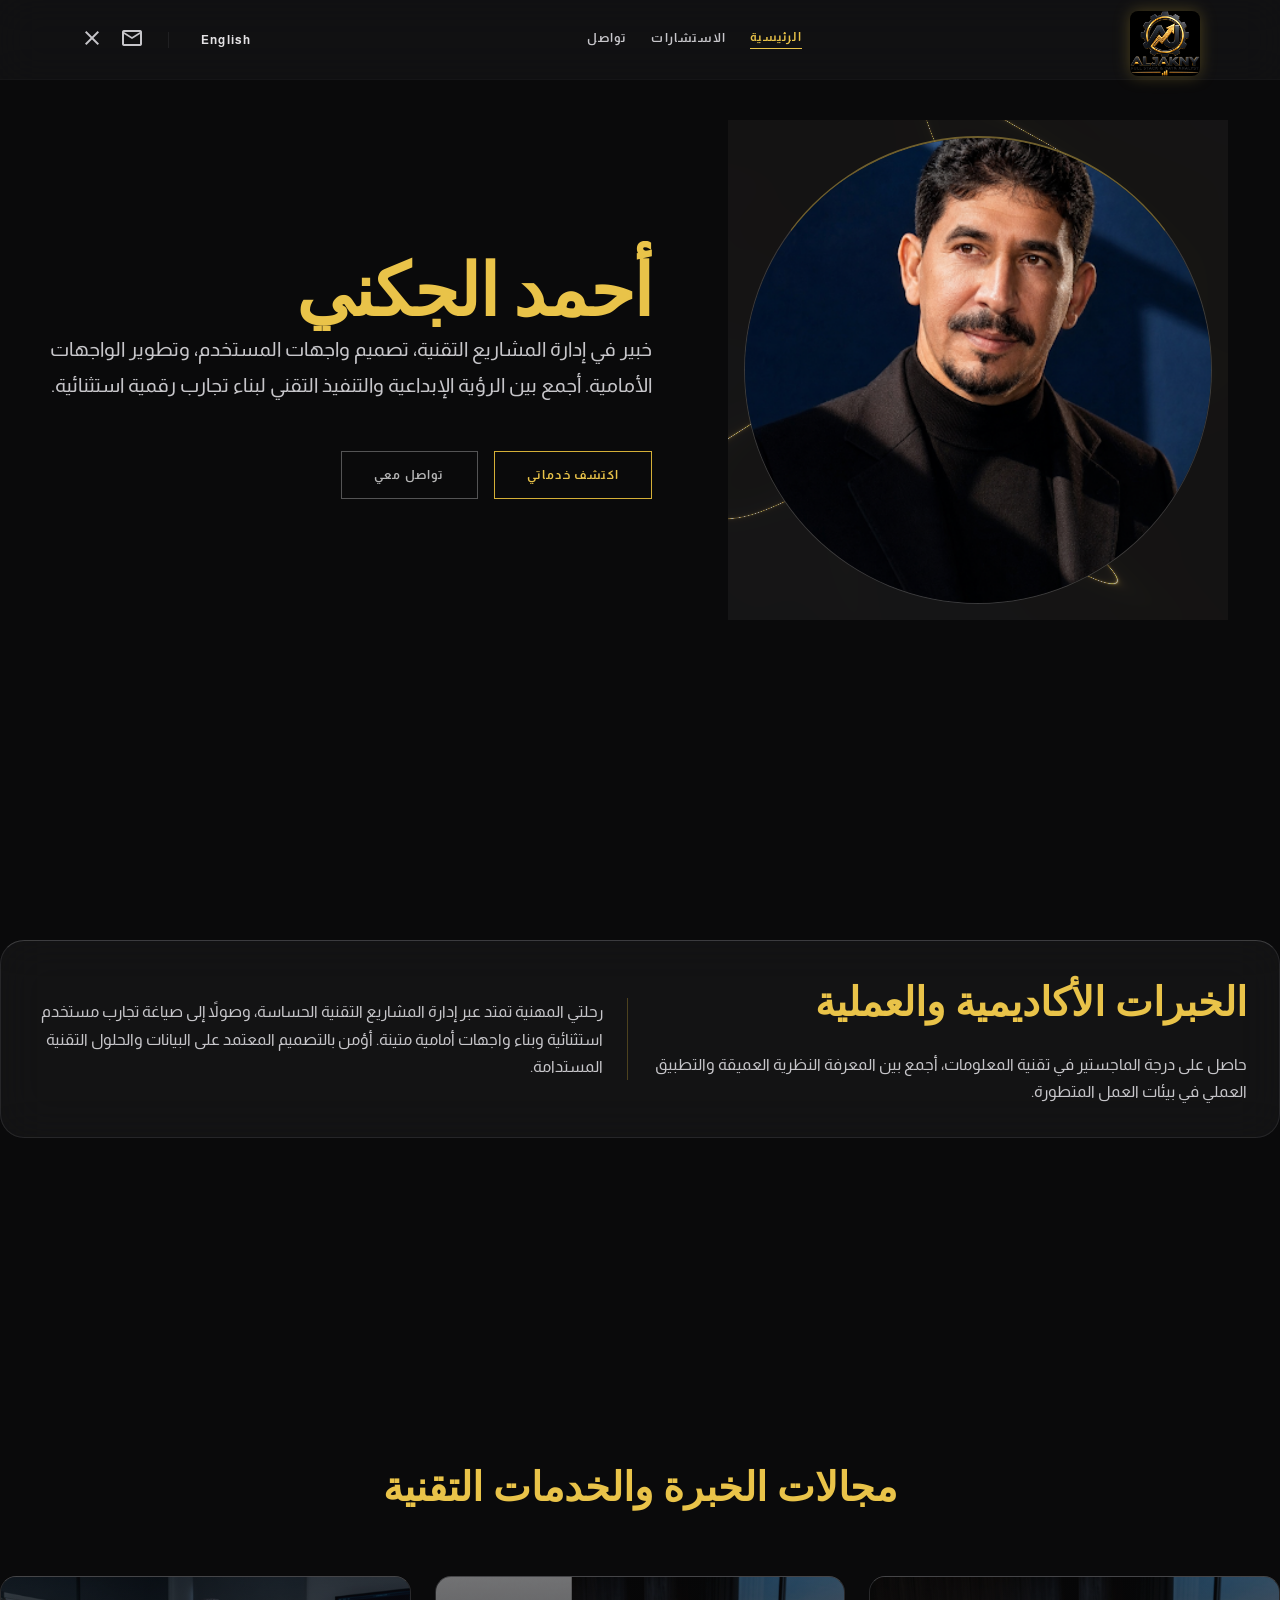
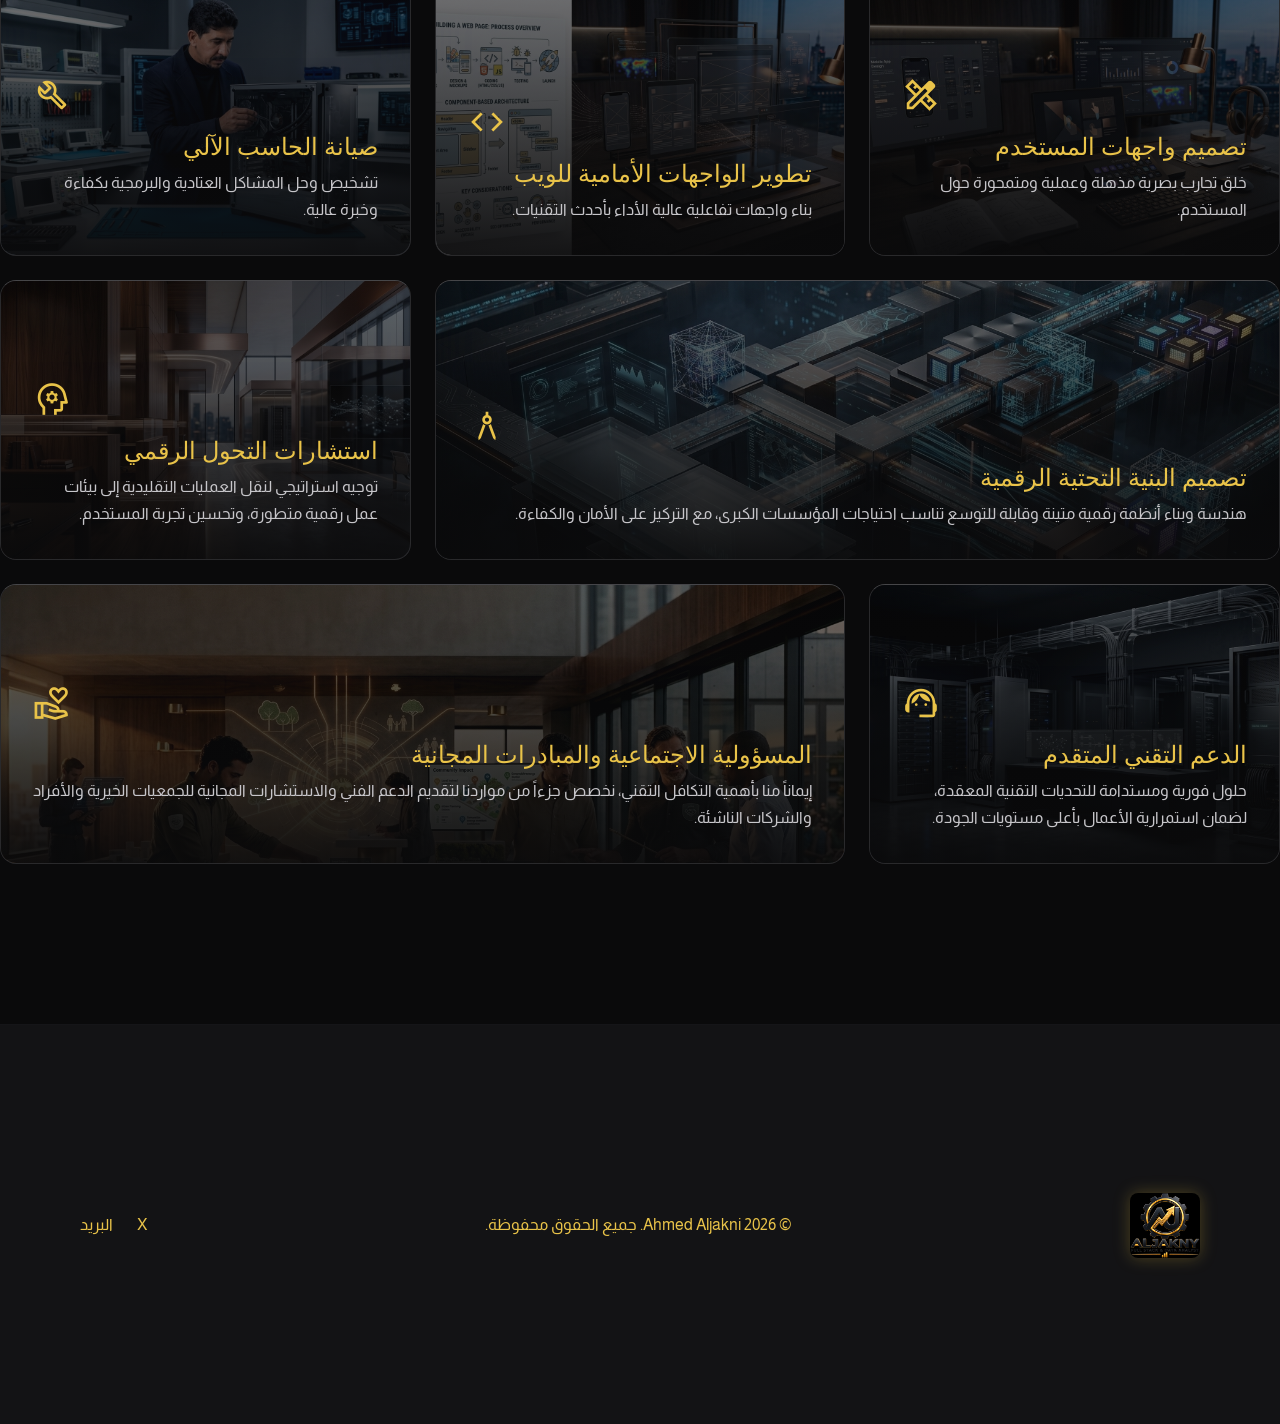
==== commit b30370dc: "Add files via upload" ====
--- a/index.html
+++ b/index.html
@@ -1,204 +1,204 @@
-<!DOCTYPE html>
-<html dir="rtl" lang="ar">
-<head>
-  <meta charset="UTF-8">
-  <meta name="viewport" content="width=device-width, initial-scale=1.0">
-  <title>أحمد الجكني — مصمم ومطور</title>
-  <link rel="stylesheet" href="css/style.css">
-  <style>
-    @media (max-width: 768px) {
-      .about-grid > *:first-child,
-      .about-grid > *:last-child {
-        grid-column: span 12;
-      }
-      .about-border {
-        border-right: none !important;
-        padding-right: 0 !important;
-        border-top: 1px solid rgba(212, 175, 55, 0.3);
-        padding-top: 24px;
-        margin-top: 24px;
-      }
-    }
-  </style>
-</head>
-<body>
-  <!-- Desktop Navigation -->
-  <header class="nav-desktop">
-    <div class="nav-inner">
-      <a href="index.html" class="nav-logo">Ahmed Aljakni</a>
-      <nav class="flex gap-6 items-center">
-        <a href="index.html" class="nav-link active">الرئيسية</a>
-        <a href="consulting.html" class="nav-link">الاستشارات</a>
-        <a href="contact.html" class="nav-link">تواصل</a>
-      </nav>
-      <div class="flex items-center gap-4">
-        <button class="lang-switcher">English</button>
-        <div class="nav-separator"></div>
-        <a href="mailto:ahmedaljakni@gmail.com" class="social-icon"><span class="material-symbols-outlined">mail</span></a>
-        <a href="https://twitter.com/ahmedaljakni" target="_blank" rel="noopener noreferrer" class="social-icon"><span class="material-symbols-outlined">close</span></a>
-      </div>
-    </div>
-  </header>
-
-  <!-- Mobile Navigation -->
-  <nav class="nav-mobile">
-    <a href="index.html" class="nav-mobile-link active">
-      <span class="material-symbols-outlined fill">home</span>
-      <span>الرئيسية</span>
-    </a>
-    <a href="consulting.html" class="nav-mobile-link">
-      <span class="material-symbols-outlined">settings_suggest</span>
-      <span>الاستشارات</span>
-    </a>
-    <a href="contact.html" class="nav-mobile-link">
-      <span class="material-symbols-outlined">mail</span>
-      <span>تواصل</span>
-    </a>
-  </nav>
-  
-  <main>
-    <!-- Hero Section -->
-    <section class="hero container section">
-      <div class="hero-content">
-        <h1 class="text-display-lg hero-title fade-up">أحمد الجكني</h1>
-        <p class="text-body-lg text-on-surface-variant max-w-2xl leading-relaxed fade-up mb-8">
-          خبير في إدارة المشاريع التقنية، تصميم واجهات المستخدم، وتطوير الواجهات الأمامية. أجمع بين الرؤية الإبداعية والتنفيذ التقني لبناء تجارب رقمية استثنائية.
-        </p>
-        <div class="hero-cta-group fade-up">
-          <a href="consulting.html" class="btn-primary">اكتشف خدماتي</a>
-          <a href="contact.html" class="btn-secondary">تواصل معي</a>
-        </div>
-      </div>
-      <div class="hero-visual">
-        <div class="hero-portrait-wrapper">
-          <div class="hero-portrait-shader">
-            <canvas id="shader-canvas"></canvas>
-          </div>
-          <div class="hero-portrait-frame">
-            <img src="assets/images/original-portrait.jpg" alt="أحمد الجكني">
-          </div>
-        </div>
-      </div>
-    </section>
-
-    <!-- About Section -->
-    <section class="container section fade-up">
-      <div class="glass-panel" style="padding: 32px; border-radius: 24px; position: relative; overflow: hidden;">
-        <div class="ambient-orb gold" style="position: absolute; top: -50%; right: -25%; width: 256px; height: 256px; opacity: 0.1;"></div>
-        <div class="grid-12 about-grid" style="position: relative; z-index: 10;">
-          <div style="grid-column: span 6;">
-            <h2 class="text-headline-md text-gold mb-6">الخبرات الأكاديمية والعملية</h2>
-            <p class="text-body-md text-on-surface-variant leading-relaxed">
-              حاصل على درجة الماجستير في تقنية المعلومات، أجمع بين المعرفة النظرية العميقة والتطبيق العملي في بيئات العمل المتطورة.
-            </p>
-          </div>
-          <div style="grid-column: span 6; display: flex; flex-direction: column; justify-content: center;">
-            <p class="text-body-md text-on-surface-variant leading-relaxed about-border" style="border-right: 1px solid rgba(212, 175, 55, 0.3); padding-right: 24px;">
-              رحلتي المهنية تمتد عبر إدارة المشاريع التقنية الحساسة، وصولاً إلى صياغة تجارب مستخدم استثنائية وبناء واجهات أمامية متينة. أؤمن بالتصميم المعتمد على البيانات والحلول التقنية المستدامة.
-            </p>
-          </div>
-        </div>
-      </div>
-    </section>
-
-    <!-- Expertise & Services Bento Grid (All 7 Areas) -->
-    <section class="container section">
-      <h2 class="text-headline-md text-gold mb-16 text-center fade-up">مجالات الخبرة والخدمات التقنية</h2>
-      <div class="bento-grid stagger-children">
-        <!-- 1. UI/UX Design -->
-        <div class="expertise-card fade-up">
-          <div class="card-bg" style="background-image: url('assets/images/ui-ux-design.jpg')"></div>
-          <div class="card-overlay"></div>
-          <div class="card-content">
-            <span class="material-symbols-outlined card-icon">design_services</span>
-            <h3 class="text-headline-sm text-gold">تصميم واجهات المستخدم</h3>
-            <p class="text-body-md text-on-surface-variant mt-2">خلق تجارب بصرية مذهلة وعملية ومتمحورة حول المستخدم.</p>
-          </div>
-        </div>
-
-        <!-- 2. Front-End Development -->
-        <div class="expertise-card fade-up">
-          <div class="card-bg" style="background-image: url('assets/images/frontend-dev.jpg')"></div>
-          <div class="card-overlay"></div>
-          <div class="card-content">
-            <span class="material-symbols-outlined card-icon">code</span>
-            <h3 class="text-headline-sm text-gold">تطوير الواجهات الأمامية للويب</h3>
-            <p class="text-body-md text-on-surface-variant mt-2">بناء واجهات تفاعلية عالية الأداء بأحدث التقنيات.</p>
-          </div>
-        </div>
-
-        <!-- 3. Computer Maintenance -->
-        <div class="expertise-card fade-up">
-          <div class="card-bg" style="background-image: url('assets/images/computer-maintenance.jpg')"></div>
-          <div class="card-overlay"></div>
-          <div class="card-content">
-            <span class="material-symbols-outlined card-icon">build</span>
-            <h3 class="text-headline-sm text-gold">صيانة الحاسب الآلي</h3>
-            <p class="text-body-md text-on-surface-variant mt-2">تشخيص وحل المشاكل العتادية والبرمجية بكفاءة وخبرة عالية.</p>
-          </div>
-        </div>
-
-        <!-- 4. Digital Infrastructure (Wide 2-col) -->
-        <div class="expertise-card card-wide fade-up">
-          <div class="card-bg" style="background-image: url('assets/images/infrastructure.jpg')"></div>
-          <div class="card-overlay"></div>
-          <div class="card-content">
-            <span class="material-symbols-outlined card-icon">architecture</span>
-            <h3 class="text-headline-sm text-gold">تصميم البنية التحتية الرقمية</h3>
-            <p class="text-body-md text-on-surface-variant mt-2">هندسة وبناء أنظمة رقمية متينة وقابلة للتوسع تناسب احتياجات المؤسسات الكبرى، مع التركيز على الأمان والكفاءة.</p>
-          </div>
-        </div>
-
-        <!-- 5. Digital Transformation -->
-        <div class="expertise-card fade-up">
-          <div class="card-bg" style="background-image: url('assets/images/digital-transformation.jpg')"></div>
-          <div class="card-overlay"></div>
-          <div class="card-content">
-            <span class="material-symbols-outlined card-icon">psychology</span>
-            <h3 class="text-headline-sm text-gold">استشارات التحول الرقمي</h3>
-            <p class="text-body-md text-on-surface-variant mt-2">توجيه استراتيجي لنقل العمليات التقليدية إلى بيئات عمل رقمية متطورة، وتحسين تجربة المستخدم.</p>
-          </div>
-        </div>
-
-        <!-- 6. Advanced Technical Support -->
-        <div class="expertise-card fade-up">
-          <div class="card-bg" style="background-image: url('assets/images/tech-support.jpg')"></div>
-          <div class="card-overlay"></div>
-          <div class="card-content">
-            <span class="material-symbols-outlined card-icon">support_agent</span>
-            <h3 class="text-headline-sm text-gold">الدعم التقني المتقدم</h3>
-            <p class="text-body-md text-on-surface-variant mt-2">حلول فورية ومستدامة للتحديات التقنية المعقدة، لضمان استمرارية الأعمال بأعلى مستويات الجودة.</p>
-          </div>
-        </div>
-
-        <!-- 7. Social Responsibility (Wide 2-col) -->
-        <div class="expertise-card card-wide fade-up">
-          <div class="card-bg" style="background-image: url('assets/images/social-responsibility.jpg')"></div>
-          <div class="card-overlay"></div>
-          <div class="card-content">
-            <span class="material-symbols-outlined card-icon">volunteer_activism</span>
-            <h3 class="text-headline-sm text-gold">المسؤولية الاجتماعية والمبادرات المجانية</h3>
-            <p class="text-body-md text-on-surface-variant mt-2">إيماناً منا بأهمية التكافل التقني، نخصص جزءاً من مواردنا لتقديم الدعم الفني والاستشارات المجانية للجمعيات الخيرية والأفراد والشركات الناشئة.</p>
-          </div>
-        </div>
-      </div>
-    </section>
-  </main>
-
-  <footer class="site-footer">
-    <div class="footer-inner">
-      <a href="index.html" class="nav-logo">Ahmed Aljakni</a>
-      <p class="text-body-md text-on-surface-variant">© 2026 Ahmed Aljakni. جميع الحقوق محفوظة.</p>
-      <div class="footer-links">
-        <a href="https://twitter.com/ahmedaljakni" target="_blank" rel="noopener noreferrer" class="footer-link">X</a>
-        <a href="mailto:ahmedaljakni@gmail.com" class="footer-link">البريد</a>
-      </div>
-    </div>
-  </footer>
-  
-  <div class="page-transition"></div>
-  
-  <script src="js/shader.js"></script>
-  <script src="js/main.js"></script>
-</body>
-</html>
+<!DOCTYPE html>
+<html dir="rtl" lang="ar">
+<head>
+  <meta charset="UTF-8">
+  <meta name="viewport" content="width=device-width, initial-scale=1.0">
+  <title>أحمد الجكني — مصمم ومطور</title>
+  <link rel="stylesheet" href="css/style.css">
+  <style>
+    @media (max-width: 768px) {
+      .about-grid > *:first-child,
+      .about-grid > *:last-child {
+        grid-column: span 12;
+      }
+      .about-border {
+        border-right: none !important;
+        padding-right: 0 !important;
+        border-top: 1px solid rgba(212, 175, 55, 0.3);
+        padding-top: 24px;
+        margin-top: 24px;
+      }
+    }
+  </style>
+</head>
+<body>
+  <!-- Desktop Navigation -->
+  <header class="nav-desktop">
+    <div class="nav-inner">
+      <a href="index.html" class="nav-logo"><img src="assets/images/logo.jpg" alt="Ahmed Aljakni Logo" class="brand-logo"></a>
+      <nav class="flex gap-6 items-center">
+        <a href="index.html" class="nav-link active">الرئيسية</a>
+        <a href="consulting.html" class="nav-link">الاستشارات</a>
+        <a href="contact.html" class="nav-link">تواصل</a>
+      </nav>
+      <div class="flex items-center gap-4">
+        <button class="lang-switcher">English</button>
+        <div class="nav-separator"></div>
+        <a href="mailto:ahmedaljakni@gmail.com" class="social-icon"><span class="material-symbols-outlined">mail</span></a>
+        <a href="https://twitter.com/ahmedaljakni" target="_blank" rel="noopener noreferrer" class="social-icon"><span class="material-symbols-outlined">close</span></a>
+      </div>
+    </div>
+  </header>
+
+  <!-- Mobile Navigation -->
+  <nav class="nav-mobile">
+    <a href="index.html" class="nav-mobile-link active">
+      <span class="material-symbols-outlined fill">home</span>
+      <span>الرئيسية</span>
+    </a>
+    <a href="consulting.html" class="nav-mobile-link">
+      <span class="material-symbols-outlined">settings_suggest</span>
+      <span>الاستشارات</span>
+    </a>
+    <a href="contact.html" class="nav-mobile-link">
+      <span class="material-symbols-outlined">mail</span>
+      <span>تواصل</span>
+    </a>
+  </nav>
+  
+  <main>
+    <!-- Hero Section -->
+    <section class="hero container section">
+      <div class="hero-content">
+        <h1 class="text-display-lg hero-title fade-up">أحمد الجكني</h1>
+        <p class="text-body-lg text-on-surface-variant max-w-2xl leading-relaxed fade-up mb-8">
+          خبير في إدارة المشاريع التقنية، تصميم واجهات المستخدم، وتطوير الواجهات الأمامية. أجمع بين الرؤية الإبداعية والتنفيذ التقني لبناء تجارب رقمية استثنائية.
+        </p>
+        <div class="hero-cta-group fade-up">
+          <a href="consulting.html" class="btn-primary">اكتشف خدماتي</a>
+          <a href="contact.html" class="btn-secondary">تواصل معي</a>
+        </div>
+      </div>
+      <div class="hero-visual">
+        <div class="hero-portrait-wrapper">
+          <div class="hero-portrait-shader">
+            <canvas id="shader-canvas"></canvas>
+          </div>
+          <div class="hero-portrait-frame">
+            <img src="assets/images/original-portrait.jpg" alt="أحمد الجكني">
+          </div>
+        </div>
+      </div>
+    </section>
+
+    <!-- About Section -->
+    <section class="container section fade-up">
+      <div class="glass-panel" style="padding: 32px; border-radius: 24px; position: relative; overflow: hidden;">
+        <div class="ambient-orb gold" style="position: absolute; top: -50%; right: -25%; width: 256px; height: 256px; opacity: 0.1;"></div>
+        <div class="grid-12 about-grid" style="position: relative; z-index: 10;">
+          <div style="grid-column: span 6;">
+            <h2 class="text-headline-md text-gold mb-6">الخبرات الأكاديمية والعملية</h2>
+            <p class="text-body-md text-on-surface-variant leading-relaxed">
+              حاصل على درجة الماجستير في تقنية المعلومات، أجمع بين المعرفة النظرية العميقة والتطبيق العملي في بيئات العمل المتطورة.
+            </p>
+          </div>
+          <div style="grid-column: span 6; display: flex; flex-direction: column; justify-content: center;">
+            <p class="text-body-md text-on-surface-variant leading-relaxed about-border" style="border-right: 1px solid rgba(212, 175, 55, 0.3); padding-right: 24px;">
+              رحلتي المهنية تمتد عبر إدارة المشاريع التقنية الحساسة، وصولاً إلى صياغة تجارب مستخدم استثنائية وبناء واجهات أمامية متينة. أؤمن بالتصميم المعتمد على البيانات والحلول التقنية المستدامة.
+            </p>
+          </div>
+        </div>
+      </div>
+    </section>
+
+    <!-- Expertise & Services Bento Grid (All 7 Areas) -->
+    <section class="container section">
+      <h2 class="text-headline-md text-gold mb-16 text-center fade-up">مجالات الخبرة والخدمات التقنية</h2>
+      <div class="bento-grid stagger-children">
+        <!-- 1. UI/UX Design -->
+        <div class="expertise-card fade-up">
+          <div class="card-bg" style="background-image: url('assets/images/ui-ux-design.jpg')"></div>
+          <div class="card-overlay"></div>
+          <div class="card-content">
+            <span class="material-symbols-outlined card-icon">design_services</span>
+            <h3 class="text-headline-sm text-gold">تصميم واجهات المستخدم</h3>
+            <p class="text-body-md text-on-surface-variant mt-2">خلق تجارب بصرية مذهلة وعملية ومتمحورة حول المستخدم.</p>
+          </div>
+        </div>
+
+        <!-- 2. Front-End Development -->
+        <div class="expertise-card fade-up">
+          <div class="card-bg" style="background-image: url('assets/images/frontend-dev.jpg')"></div>
+          <div class="card-overlay"></div>
+          <div class="card-content">
+            <span class="material-symbols-outlined card-icon">code</span>
+            <h3 class="text-headline-sm text-gold">تطوير الواجهات الأمامية للويب</h3>
+            <p class="text-body-md text-on-surface-variant mt-2">بناء واجهات تفاعلية عالية الأداء بأحدث التقنيات.</p>
+          </div>
+        </div>
+
+        <!-- 3. Computer Maintenance -->
+        <div class="expertise-card fade-up">
+          <div class="card-bg" style="background-image: url('assets/images/computer-maintenance.jpg')"></div>
+          <div class="card-overlay"></div>
+          <div class="card-content">
+            <span class="material-symbols-outlined card-icon">build</span>
+            <h3 class="text-headline-sm text-gold">صيانة الحاسب الآلي</h3>
+            <p class="text-body-md text-on-surface-variant mt-2">تشخيص وحل المشاكل العتادية والبرمجية بكفاءة وخبرة عالية.</p>
+          </div>
+        </div>
+
+        <!-- 4. Digital Infrastructure (Wide 2-col) -->
+        <div class="expertise-card card-wide fade-up">
+          <div class="card-bg" style="background-image: url('assets/images/infrastructure.jpg')"></div>
+          <div class="card-overlay"></div>
+          <div class="card-content">
+            <span class="material-symbols-outlined card-icon">architecture</span>
+            <h3 class="text-headline-sm text-gold">تصميم البنية التحتية الرقمية</h3>
+            <p class="text-body-md text-on-surface-variant mt-2">هندسة وبناء أنظمة رقمية متينة وقابلة للتوسع تناسب احتياجات المؤسسات الكبرى، مع التركيز على الأمان والكفاءة.</p>
+          </div>
+        </div>
+
+        <!-- 5. Digital Transformation -->
+        <div class="expertise-card fade-up">
+          <div class="card-bg" style="background-image: url('assets/images/digital-transformation.jpg')"></div>
+          <div class="card-overlay"></div>
+          <div class="card-content">
+            <span class="material-symbols-outlined card-icon">psychology</span>
+            <h3 class="text-headline-sm text-gold">استشارات التحول الرقمي</h3>
+            <p class="text-body-md text-on-surface-variant mt-2">توجيه استراتيجي لنقل العمليات التقليدية إلى بيئات عمل رقمية متطورة، وتحسين تجربة المستخدم.</p>
+          </div>
+        </div>
+
+        <!-- 6. Advanced Technical Support -->
+        <div class="expertise-card fade-up">
+          <div class="card-bg" style="background-image: url('assets/images/tech-support.jpg')"></div>
+          <div class="card-overlay"></div>
+          <div class="card-content">
+            <span class="material-symbols-outlined card-icon">support_agent</span>
+            <h3 class="text-headline-sm text-gold">الدعم التقني المتقدم</h3>
+            <p class="text-body-md text-on-surface-variant mt-2">حلول فورية ومستدامة للتحديات التقنية المعقدة، لضمان استمرارية الأعمال بأعلى مستويات الجودة.</p>
+          </div>
+        </div>
+
+        <!-- 7. Social Responsibility (Wide 2-col) -->
+        <div class="expertise-card card-wide fade-up">
+          <div class="card-bg" style="background-image: url('assets/images/social-responsibility.jpg')"></div>
+          <div class="card-overlay"></div>
+          <div class="card-content">
+            <span class="material-symbols-outlined card-icon">volunteer_activism</span>
+            <h3 class="text-headline-sm text-gold">المسؤولية الاجتماعية والمبادرات المجانية</h3>
+            <p class="text-body-md text-on-surface-variant mt-2">إيماناً منا بأهمية التكافل التقني، نخصص جزءاً من مواردنا لتقديم الدعم الفني والاستشارات المجانية للجمعيات الخيرية والأفراد والشركات الناشئة.</p>
+          </div>
+        </div>
+      </div>
+    </section>
+  </main>
+
+  <footer class="site-footer">
+    <div class="footer-inner">
+      <a href="index.html" class="nav-logo"><img src="assets/images/logo.jpg" alt="Ahmed Aljakni Logo" class="brand-logo"></a>
+      <p class="text-body-md text-on-surface-variant">© 2026 Ahmed Aljakni. جميع الحقوق محفوظة.</p>
+      <div class="footer-links">
+        <a href="https://twitter.com/ahmedaljakni" target="_blank" rel="noopener noreferrer" class="footer-link">X</a>
+        <a href="mailto:ahmedaljakni@gmail.com" class="footer-link">البريد</a>
+      </div>
+    </div>
+  </footer>
+  
+  <div class="page-transition"></div>
+  
+  <script src="js/shader.js"></script>
+  <script src="js/main.js"></script>
+</body>
+</html>
--- a/css/style.css
+++ b/css/style.css
@@ -1,1164 +1,1169 @@
-/* Google Fonts */
-@import url('https://fonts.googleapis.com/css2?family=Almarai:wght@300;400;700;800&family=Playfair+Display:wght@400;500;600;700&display=swap');
-/* Material Symbols */
-@import url('https://fonts.googleapis.com/css2?family=Material+Symbols+Outlined:wght,FILL@100..700,0..1&display=swap');
-
-:root {
-  --obsidian: #0A0A0B;
-  --obsidian-light: #131315;
-  --surface-lowest: #0e0e10;
-  --surface-low: #1b1b1d;
-  --surface: #1f1f21;
-  --surface-high: #2a2a2c;
-  --surface-highest: #353437;
-  --surface-bright: #39393b;
-  --gold: #e9c349;
-  --gold-deep: #D4AF37;
-  --gold-container: #af8d11;
-  --gold-on: #3c2f00;
-  --silver: #e4e2e4;
-  --silver-dim: #c7c6ca;
-  --silver-muted: #919094;
-  --outline: #46464a;
-  --on-surface: #e4e2e4;
-  --on-surface-variant: #c7c6ca;
-  --error: #ffb4ab;
-  --font-display: 'Playfair Display', Georgia, serif;
-  --font-body: 'Almarai', 'IBM Plex Sans Arabic', system-ui, sans-serif;
-  --font-label: 'Almarai', 'IBM Plex Sans Arabic', system-ui, sans-serif;
-}
-
-/* Reset & Base */
-*, *::before, *::after {
-  box-sizing: border-box;
-}
-
-body, h1, h2, h3, h4, p, figure, blockquote, dl, dd {
-  margin: 0;
-  padding: 0;
-}
-
-html {
-  scroll-behavior: smooth;
-}
-
-body {
-  background-color: var(--obsidian);
-  color: var(--silver);
-  font-family: var(--font-body);
-  -webkit-font-smoothing: antialiased;
-  -moz-osx-font-smoothing: grayscale;
-  overflow-x: hidden;
-}
-
-::selection {
-  background: var(--gold);
-  color: var(--obsidian);
-}
-
-/* Custom Scrollbar */
-::-webkit-scrollbar {
-  width: 8px;
-}
-::-webkit-scrollbar-track {
-  background: var(--obsidian);
-}
-::-webkit-scrollbar-thumb {
-  background: var(--gold-deep);
-}
-::-webkit-scrollbar-thumb:hover {
-  background: var(--gold);
-}
-
-/* Material Symbols Adjustments */
-.material-symbols-outlined {
-  font-variation-settings: 'FILL' 0;
-}
-.material-symbols-outlined.fill {
-  font-variation-settings: 'FILL' 1;
-}
-
-/* Typography Classes */
-.text-display-lg {
-  font-family: var(--font-display);
-  font-size: 72px;
-  font-weight: 700;
-  line-height: 1.1;
-  letter-spacing: -0.02em;
-  color: var(--gold);
-}
-
-.hero-title {
-  color: var(--gold);
-}
-
-.text-display-lg-mobile {
-  font-family: var(--font-display);
-  font-size: 48px;
-  font-weight: 700;
-  line-height: 1.2;
-  letter-spacing: -0.02em;
-  color: var(--gold);
-}
-
-.text-headline-md {
-  font-family: var(--font-display);
-  font-size: 40px;
-  font-weight: 600;
-  line-height: 1.2;
-}
-
-.text-headline-sm {
-  font-family: var(--font-display);
-  font-size: 24px;
-  font-weight: 500;
-  line-height: 1.3;
-}
-
-.text-body-lg {
-  font-family: var(--font-body);
-  font-size: 20px;
-  font-weight: 400;
-  line-height: 1.6;
-}
-
-.text-body-md {
-  font-family: var(--font-body);
-  font-size: 16px;
-  font-weight: 400;
-  line-height: 1.5;
-}
-
-.text-label-caps {
-  font-family: var(--font-label);
-  font-size: 12px;
-  font-weight: 600;
-  line-height: 1.2;
-  letter-spacing: 0.1em;
-  text-transform: uppercase;
-}
-
-/* RTL Typography Adjustments */
-[dir="rtl"] .text-body-lg {
-  line-height: 1.8;
-}
-[dir="rtl"] .text-body-md {
-  line-height: 1.7;
-}
-[dir="rtl"] .text-headline-md {
-  line-height: 1.35;
-}
-[dir="rtl"] .text-display-lg {
-  line-height: 1.25;
-}
-
-/* Color Utility Classes */
-.text-gold { color: var(--gold); }
-.text-on-surface { color: var(--on-surface); }
-.text-on-surface-variant { color: var(--on-surface-variant); }
-.text-muted { color: var(--silver-muted); }
-.bg-obsidian { background: var(--obsidian); }
-.bg-surface { background: var(--surface); }
-
-/* Layout System */
-.container {
-  max-width: 1440px;
-  margin: 0 auto;
-  padding: 0 80px;
-}
-
-.section {
-  padding: 160px 0;
-}
-
-.grid-12 {
-  display: grid;
-  grid-template-columns: repeat(12, 1fr);
-  gap: 24px;
-}
-
-.col-span-2 { grid-column: span 2; }
-.col-span-3 { grid-column: span 3; }
-.col-span-4 { grid-column: span 4; }
-.col-span-5 { grid-column: span 5; }
-.col-span-6 { grid-column: span 6; }
-.col-span-7 { grid-column: span 7; }
-.col-span-8 { grid-column: span 8; }
-.col-span-9 { grid-column: span 9; }
-.col-span-10 { grid-column: span 10; }
-.col-span-11 { grid-column: span 11; }
-.col-span-12 { grid-column: span 12; }
-
-/* Components */
-
-/* Glass Panel */
-.glass-panel {
-  background: rgba(255, 255, 255, 0.04);
-  backdrop-filter: blur(24px);
-  -webkit-backdrop-filter: blur(24px);
-  border: 1px solid rgba(229, 231, 235, 0.1);
-  border-top-color: rgba(229, 231, 235, 0.2);
-  transition: border-color 0.5s ease, box-shadow 0.5s ease;
-}
-.glass-panel:hover {
-  border-color: rgba(229, 231, 235, 0.25);
-}
-
-/* Buttons */
-.btn-primary {
-  display: inline-flex;
-  align-items: center;
-  justify-content: center;
-  padding: 16px 32px;
-  border: 1px solid var(--gold-deep);
-  color: var(--gold);
-  font-family: var(--font-label);
-  font-size: 12px;
-  font-weight: 600;
-  letter-spacing: 0.1em;
-  text-transform: uppercase;
-  text-decoration: none;
-  background: transparent;
-  transition: all 0.3s cubic-bezier(0.4, 0, 0.2, 1);
-  cursor: pointer;
-  position: relative;
-  overflow: hidden;
-}
-.btn-primary:hover {
-  background: var(--gold-deep);
-  color: var(--obsidian);
-}
-
-.btn-secondary {
-  display: inline-flex;
-  align-items: center;
-  justify-content: center;
-  padding: 16px 32px;
-  border: 1px solid rgba(255,255,255,0.3);
-  color: rgba(255,255,255,0.7);
-  font-family: var(--font-label);
-  font-size: 12px;
-  font-weight: 600;
-  letter-spacing: 0.1em;
-  text-transform: uppercase;
-  text-decoration: none;
-  background: transparent;
-  transition: all 0.3s cubic-bezier(0.4, 0, 0.2, 1);
-  cursor: pointer;
-  position: relative;
-  overflow: hidden;
-}
-.btn-secondary:hover {
-  border-color: rgba(255,255,255,0.6);
-  color: #fff;
-}
-
-/* Navigation - Desktop */
-.nav-desktop {
-  position: fixed;
-  top: 0;
-  width: 100%;
-  z-index: 50;
-  background: rgba(19, 19, 21, 0.8);
-  backdrop-filter: blur(20px);
-  -webkit-backdrop-filter: blur(20px);
-  border-bottom: 1px solid rgba(70, 70, 74, 0.1);
-  height: 80px;
-  display: none;
-}
-@media (min-width: 769px) {
-  .nav-desktop {
-    display: flex;
-  }
-}
-.nav-desktop .nav-inner {
-  display: flex;
-  justify-content: space-between;
-  align-items: center;
-  height: 100%;
-  max-width: 1440px;
-  margin: 0 auto;
-  padding: 0 80px;
-  width: 100%;
-}
-.nav-link {
-  font-family: var(--font-label);
-  font-size: 12px;
-  font-weight: 600;
-  letter-spacing: 0.1em;
-  text-transform: uppercase;
-  color: var(--on-surface-variant);
-  text-decoration: none;
-  transition: color 0.3s;
-  padding-bottom: 4px;
-}
-.nav-link:hover, .nav-link.active {
-  color: var(--gold);
-}
-.nav-link.active {
-  border-bottom: 1px solid var(--gold);
-}
-.nav-logo {
-  font-family: var(--font-display);
-  font-size: 24px;
-  font-weight: 500;
-  color: var(--on-surface);
-  letter-spacing: -0.02em;
-  text-decoration: none;
-}
-
-/* Navigation - Mobile */
-.nav-mobile {
-  display: flex;
-  position: fixed;
-  bottom: 24px;
-  left: 50%;
-  transform: translateX(-50%);
-  width: 90%;
-  max-width: 420px;
-  z-index: 50;
-  background: rgba(31, 31, 33, 0.6);
-  backdrop-filter: blur(40px);
-  -webkit-backdrop-filter: blur(40px);
-  border: 1px solid rgba(255, 255, 255, 0.1);
-  border-radius: 9999px;
-  box-shadow: 0 20px 60px rgba(0, 0, 0, 0.3);
-  justify-content: space-around;
-  align-items: center;
-  padding: 8px 16px;
-}
-@media (min-width: 769px) {
-  .nav-mobile {
-    display: none;
-  }
-}
-.nav-mobile-link {
-  display: flex;
-  flex-direction: column;
-  align-items: center;
-  padding: 8px 24px;
-  color: var(--on-surface-variant);
-  text-decoration: none;
-  transition: all 0.2s;
-  border-radius: 9999px;
-}
-.nav-mobile-link:active {
-  transform: scale(0.9);
-}
-.nav-mobile-link.active {
-  color: var(--gold);
-  background: rgba(175, 141, 17, 0.2);
-}
-.nav-mobile-link .material-symbols-outlined {
-  font-size: 24px;
-  margin-bottom: 4px;
-}
-.nav-mobile-link span:last-child {
-  font-family: var(--font-label);
-  font-size: 10px;
-  font-weight: 600;
-  letter-spacing: 0.1em;
-  text-transform: uppercase;
-}
-
-/* Form Inputs */
-.input-underline {
-  background: transparent;
-  border: none;
-  border-bottom: 1px solid rgba(229, 231, 235, 0.3);
-  border-radius: 0;
-  padding: 12px 0;
-  font-family: var(--font-body);
-  font-size: 16px;
-  color: var(--on-surface);
-  width: 100%;
-  transition: border-color 0.3s ease;
-  outline: none;
-}
-.input-underline:focus {
-  border-bottom-color: var(--gold);
-}
-.input-underline::placeholder {
-  color: var(--silver-muted);
-}
-.form-label {
-  font-family: var(--font-label);
-  font-size: 12px;
-  font-weight: 600;
-  letter-spacing: 0.1em;
-  text-transform: uppercase;
-  color: var(--on-surface-variant);
-  display: block;
-  margin-bottom: 8px;
-  transition: color 0.3s;
-}
-.form-group:focus-within .form-label {
-  color: var(--gold);
-}
-.form-group {
-  position: relative;
-}
-.form-error {
-  color: var(--error);
-  font-size: 12px;
-  margin-top: 4px;
-  display: none;
-}
-.form-group.error .form-error {
-  display: block;
-}
-.form-group.error .input-underline {
-  border-bottom-color: var(--error);
-}
-
-/* Bento Grid */
-.bento-grid {
-  display: grid;
-  grid-template-columns: repeat(1, 1fr);
-  gap: 24px;
-}
-@media (min-width: 769px) {
-  .bento-grid {
-    grid-template-columns: repeat(3, 1fr);
-  }
-  .bento-grid .card-wide {
-    grid-column: span 2;
-  }
-  .bento-grid .card-full {
-    grid-column: span 3;
-  }
-}
-.expertise-card {
-  position: relative;
-  overflow: hidden;
-  padding: 32px;
-  min-height: 280px;
-  display: flex;
-  flex-direction: column;
-  justify-content: flex-end;
-  border-radius: 16px;
-  background: rgba(20, 20, 24, 0.6);
-  backdrop-filter: blur(24px);
-  -webkit-backdrop-filter: blur(24px);
-  border: 1px solid rgba(229, 231, 235, 0.12);
-  border-top: 1px solid rgba(229, 231, 235, 0.25);
-  transition: transform 0.5s cubic-bezier(0.16, 1, 0.3, 1), border-color 0.5s ease, box-shadow 0.5s ease;
-  cursor: pointer;
-}
-.expertise-card:hover {
-  transform: translateY(-6px);
-  box-shadow: 0 20px 50px rgba(0, 0, 0, 0.8), 0 0 35px rgba(212, 175, 55, 0.25);
-  border-color: rgba(212, 175, 55, 0.6);
-  border-top-color: rgba(233, 195, 73, 0.9);
-}
-.expertise-card .card-bg {
-  position: absolute;
-  inset: 0;
-  background-size: cover;
-  background-position: center;
-  opacity: 0.6;
-  filter: brightness(0.9) contrast(1.05);
-  transition: transform 0.7s cubic-bezier(0.16, 1, 0.3, 1), opacity 0.6s ease, filter 0.6s ease;
-  transform: scale(1.0);
-}
-.expertise-card:hover .card-bg {
-  opacity: 0.95;
-  filter: brightness(1.1) contrast(1.1);
-  transform: scale(1.08);
-}
-.expertise-card .card-overlay {
-  position: absolute;
-  inset: 0;
-  background: linear-gradient(to top, rgba(10, 10, 11, 0.92) 0%, rgba(10, 10, 11, 0.55) 50%, rgba(10, 10, 11, 0.2) 100%);
-  transition: opacity 0.5s ease;
-}
-.expertise-card:hover .card-overlay {
-  background: linear-gradient(to top, rgba(10, 10, 11, 0.95) 0%, rgba(10, 10, 11, 0.4) 60%, rgba(10, 10, 11, 0.05) 100%);
-}
-.expertise-card .card-content {
-  position: relative;
-  z-index: 10;
-  transition: transform 0.4s cubic-bezier(0.16, 1, 0.3, 1);
-}
-.expertise-card:hover .card-content {
-  transform: translateY(-2px);
-}
-.expertise-card .card-icon {
-  font-size: 38px;
-  color: var(--gold);
-  margin-bottom: 16px;
-  display: block;
-  transition: transform 0.4s cubic-bezier(0.16, 1, 0.3, 1), filter 0.4s ease;
-}
-.expertise-card:hover .card-icon {
-  transform: translateY(-4px) scale(1.08);
-  filter: drop-shadow(0 0 14px rgba(233, 195, 73, 0.8));
-}
-
-/* Footer */
-.site-footer {
-  padding: 160px 0;
-  border-top: 1px solid rgba(70, 70, 74, 0.05);
-  background: var(--obsidian-light);
-}
-.site-footer .nav-logo,
-.site-footer p {
-  color: var(--gold) !important;
-  transition: color 0.3s ease, text-shadow 0.3s ease, transform 0.3s ease;
-  display: inline-block;
-  cursor: pointer;
-}
-.site-footer .nav-logo:hover,
-.site-footer p:hover {
-  color: #fff !important;
-  text-shadow: 0 0 16px rgba(233, 195, 73, 0.7);
-  transform: translateY(-2px);
-}
-.footer-inner {
-  display: flex;
-  flex-direction: column;
-  align-items: center;
-  gap: 32px;
-  max-width: 1440px;
-  margin: 0 auto;
-  padding: 0 80px;
-}
-@media (min-width: 769px) {
-  .footer-inner {
-    flex-direction: row;
-    justify-content: space-between;
-  }
-}
-.footer-links {
-  display: flex;
-  gap: 24px;
-}
-.footer-link {
-  color: var(--gold);
-  text-decoration: none;
-  font-family: var(--font-body);
-  font-size: 16px;
-  transition: color 0.3s ease, text-shadow 0.3s ease, transform 0.3s ease;
-  display: inline-block;
-}
-.footer-link:hover {
-  color: #fff;
-  text-shadow: 0 0 16px rgba(233, 195, 73, 0.7);
-  transform: translateY(-2px);
-}
-
-/* Heading Hover Effect — all h1/h2/h3 */
-h1, h2, h3 {
-  transition: color 0.3s ease, text-shadow 0.3s ease;
-}
-h1:hover, h2:hover, h3:hover {
-  color: var(--gold) !important;
-  text-shadow: 0 0 20px rgba(233, 195, 73, 0.35);
-}
-
-/* Language Switcher */
-.lang-switcher {
-  font-family: var(--font-label);
-  font-size: 12px;
-  font-weight: 600;
-  letter-spacing: 0.1em;
-  color: var(--on-surface);
-  background: none;
-  border: none;
-  cursor: pointer;
-  transition: color 0.3s;
-  padding: 4px 8px;
-}
-.lang-switcher:hover {
-  color: var(--gold);
-}
-.nav-separator {
-  width: 1px;
-  height: 16px;
-  background: rgba(70, 70, 74, 0.3);
-  margin: 0 8px;
-}
-
-/* Social Icons */
-.social-icon {
-  color: var(--on-surface-variant);
-  transition: color 0.3s;
-  cursor: pointer;
-  text-decoration: none;
-}
-.social-icon:hover {
-  color: var(--gold);
-}
-.contact-card {
-  display: flex;
-  align-items: center;
-  gap: 16px;
-  text-decoration: none;
-  color: var(--on-surface);
-  transition: color 0.3s;
-}
-.contact-card:hover {
-  color: var(--gold);
-}
-.contact-card .icon-circle {
-  width: 48px;
-  height: 48px;
-  border-radius: 50%;
-  border: 1px solid rgba(70, 70, 74, 0.3);
-  display: flex;
-  align-items: center;
-  justify-content: center;
-  background: rgba(31, 31, 33, 0.3);
-  transition: border-color 0.3s;
-}
-.contact-card:hover .icon-circle {
-  border-color: rgba(233, 195, 73, 0.5);
-}
-
-/* Hero Portrait */
-.hero-portrait-wrapper {
-  position: relative;
-  width: 100%;
-  max-width: 500px;
-  aspect-ratio: 1;
-  margin: 48px auto 0;
-}
-@media (min-width: 769px) {
-  .hero-portrait-wrapper {
-    margin-top: 0;
-  }
-}
-.hero-portrait-shader {
-  position: absolute;
-  inset: 0;
-  width: 100%;
-  height: 100%;
-  border-radius: 50%;
-  opacity: 0.6;
-  mix-blend-mode: screen;
-}
-.hero-portrait-shader canvas {
-  display: block;
-  width: 100%;
-  height: 100%;
-}
-.hero-portrait-frame {
-  position: absolute;
-  inset: 16px;
-  border-radius: 50%;
-  overflow: hidden;
-  background: rgba(255, 255, 255, 0.04);
-  backdrop-filter: blur(24px);
-  border: 1px solid rgba(229, 231, 235, 0.15);
-  border-top: 2px solid rgba(233, 195, 73, 0.4);
-  animation: antigravityFloat 6s ease-in-out infinite;
-  transition: transform 0.6s cubic-bezier(0.16, 1, 0.3, 1), box-shadow 0.6s ease, border-color 0.6s ease;
-}
-.hero-portrait-frame:hover {
-  transform: scale(1.03) translateY(-4px);
-  box-shadow: 0 0 50px rgba(212, 175, 55, 0.35), 0 20px 40px rgba(0, 0, 0, 0.8);
-  border-color: rgba(212, 175, 55, 0.8);
-}
-.hero-portrait-frame img {
-  width: 100%;
-  height: 100%;
-  object-fit: cover;
-  transition: transform 0.7s cubic-bezier(0.16, 1, 0.3, 1), filter 0.7s ease;
-}
-.hero-portrait-frame:hover img {
-  transform: scale(1.05);
-  filter: contrast(1.05) brightness(1.05);
-}
-
-/* Service Cards */
-.service-card {
-  position: relative;
-  overflow: hidden;
-  padding: 32px;
-  border-radius: 16px;
-  background: rgba(20, 20, 24, 0.6);
-  backdrop-filter: blur(24px);
-  border: 1px solid rgba(229, 231, 235, 0.12);
-  border-top: 1px solid rgba(229, 231, 235, 0.25);
-  transition: transform 0.5s cubic-bezier(0.16, 1, 0.3, 1), border-color 0.5s ease, box-shadow 0.5s ease;
-  display: flex;
-  flex-direction: column;
-  justify-content: flex-end;
-  cursor: pointer;
-}
-.service-card:hover {
-  transform: translateY(-6px);
-  box-shadow: 0 20px 50px rgba(0, 0, 0, 0.8), 0 0 35px rgba(212, 175, 55, 0.25);
-  border-color: rgba(212, 175, 55, 0.6);
-  border-top-color: rgba(233, 195, 73, 0.9);
-}
-.service-card .service-bg {
-  position: absolute;
-  inset: 0;
-  background-size: cover;
-  background-position: center;
-  opacity: 0.6;
-  filter: brightness(0.9) contrast(1.05);
-  transition: transform 0.7s cubic-bezier(0.16, 1, 0.3, 1), opacity 0.6s ease, filter 0.6s ease;
-  transform: scale(1.0);
-}
-.service-card:hover .service-bg {
-  opacity: 0.95;
-  filter: brightness(1.1) contrast(1.1);
-  transform: scale(1.08);
-}
-.service-card .service-gradient {
-  position: absolute;
-  inset: 0;
-  transition: opacity 0.5s ease;
-}
-.service-card .service-content {
-  position: relative;
-  z-index: 10;
-  transition: transform 0.4s cubic-bezier(0.16, 1, 0.3, 1);
-}
-.service-card:hover .service-content {
-  transform: translateY(-2px);
-}
-.service-card .card-icon {
-  font-size: 38px;
-  color: var(--gold);
-  margin-bottom: 16px;
-  display: block;
-  transition: transform 0.4s cubic-bezier(0.16, 1, 0.3, 1), filter 0.4s ease;
-}
-.service-card:hover .card-icon {
-  transform: translateY(-4px) scale(1.08);
-  filter: drop-shadow(0 0 14px rgba(233, 195, 73, 0.8));
-}
-.service-card .top-line {
-  position: absolute;
-  top: 0;
-  left: 0;
-  right: 0;
-  height: 1px;
-  background: linear-gradient(to right, transparent, rgba(196, 199, 202, 0.2), transparent);
-}
-
-/* Social Responsibility */
-.social-resp {
-  border-radius: 16px;
-  overflow: hidden;
-  background: rgba(20, 20, 24, 0.6);
-  backdrop-filter: blur(24px);
-  border: 1px solid rgba(229, 231, 235, 0.12);
-  border-top: 1px solid rgba(229, 231, 235, 0.25);
-  box-shadow: 0 0 60px rgba(0, 0, 0, 0.5);
-  display: flex;
-  flex-direction: column;
-  transition: transform 0.5s cubic-bezier(0.16, 1, 0.3, 1), border-color 0.5s ease, box-shadow 0.5s ease;
-}
-.social-resp:hover {
-  transform: translateY(-4px);
-  box-shadow: 0 20px 50px rgba(0, 0, 0, 0.8), 0 0 35px rgba(212, 175, 55, 0.25);
-  border-color: rgba(212, 175, 55, 0.6);
-  border-top-color: rgba(233, 195, 73, 0.9);
-}
-@media (min-width: 769px) {
-  .social-resp {
-    flex-direction: row;
-  }
-}
-.social-resp .resp-image {
-  width: 100%;
-  min-height: 400px;
-  position: relative;
-  overflow: hidden;
-}
-@media (min-width: 769px) {
-  .social-resp .resp-image {
-    width: 50%;
-  }
-}
-.social-resp .resp-image-bg {
-  position: absolute;
-  inset: 0;
-  background-size: cover;
-  background-position: center;
-  opacity: 0.7;
-  filter: brightness(0.95) contrast(1.05);
-  transition: transform 0.7s cubic-bezier(0.16, 1, 0.3, 1), opacity 0.6s ease, filter 0.6s ease;
-  transform: scale(1.0);
-}
-.social-resp:hover .resp-image-bg {
-  opacity: 0.95;
-  filter: brightness(1.1) contrast(1.1);
-  transform: scale(1.06);
-}
-.social-resp .resp-content {
-  width: 100%;
-  padding: 40px;
-  display: flex;
-  flex-direction: column;
-  justify-content: center;
-  position: relative;
-  z-index: 10;
-  background: rgba(19, 19, 21, 0.8);
-}
-@media (min-width: 769px) {
-  .social-resp .resp-content {
-    width: 50%;
-    padding: 64px;
-    background: transparent;
-  }
-}
-.resp-bullet {
-  display: flex;
-  align-items: center;
-  gap: 12px;
-}
-.resp-bullet .dot {
-  width: 6px;
-  height: 6px;
-  background: var(--gold);
-  border-radius: 50%;
-  flex-shrink: 0;
-}
-
-/* Animations */
-@keyframes antigravityFloat {
-  0% { transform: translateY(0); }
-  50% { transform: translateY(-15px); }
-  100% { transform: translateY(0); }
-}
-
-@keyframes fadeInUp {
-  from { opacity: 0; transform: translateY(40px); }
-  to { opacity: 1; transform: translateY(0); }
-}
-
-@keyframes slideInFromRight {
-  from { opacity: 0; transform: translateX(60px); }
-  to { opacity: 1; transform: translateX(0); }
-}
-
-@keyframes textReveal {
-  from { clip-path: inset(0 100% 0 0); }
-  to { clip-path: inset(0 0 0 0); }
-}
-[dir="rtl"] .text-reveal {
-  animation-name: textRevealRtl;
-}
-@keyframes textRevealRtl {
-  from { clip-path: inset(0 0 0 100%); }
-  to { clip-path: inset(0 0 0 0); }
-}
-
-@keyframes pageWipeIn {
-  from { transform: scaleX(1); }
-  to { transform: scaleX(0); }
-}
-
-.fade-up {
-  opacity: 0;
-  transform: translateY(30px);
-  transition: opacity 0.8s cubic-bezier(0.16, 1, 0.3, 1), transform 0.8s cubic-bezier(0.16, 1, 0.3, 1);
-}
-.fade-up.visible {
-  opacity: 1;
-  transform: translateY(0);
-}
-
-.stagger-children .fade-up:nth-child(1) { transition-delay: 0s; }
-.stagger-children .fade-up:nth-child(2) { transition-delay: 0.1s; }
-.stagger-children .fade-up:nth-child(3) { transition-delay: 0.2s; }
-.stagger-children .fade-up:nth-child(4) { transition-delay: 0.3s; }
-.stagger-children .fade-up:nth-child(5) { transition-delay: 0.4s; }
-
-.page-transition {
-  position: fixed;
-  inset: 0;
-  z-index: 9999;
-  background: var(--obsidian);
-  transform: scaleX(0);
-  transform-origin: left;
-  pointer-events: none;
-}
-.page-transition.active {
-  animation: pageWipeIn 0.6s cubic-bezier(0.76, 0, 0.24, 1) forwards;
-}
-
-/* Ambient Background */
-.ambient-bg {
-  position: fixed;
-  inset: 0;
-  pointer-events: none;
-  z-index: -1;
-  overflow: hidden;
-}
-.ambient-orb {
-  position: absolute;
-  border-radius: 50%;
-  filter: blur(120px);
-}
-.ambient-orb.gold {
-  width: 50vw;
-  height: 50vw;
-  background: rgba(233, 195, 73, 0.05);
-  top: -20%;
-  right: -10%;
-}
-.ambient-orb.silver {
-  width: 60vw;
-  height: 60vw;
-  background: rgba(200, 198, 199, 0.05);
-  bottom: -20%;
-  left: -10%;
-}
-
-/* Hero Section */
-.hero {
-  min-height: 80vh;
-  display: flex;
-  flex-direction: column;
-  align-items: center;
-  justify-content: center;
-  gap: 24px;
-  padding-top: 120px;
-}
-@media (min-width: 769px) {
-  .hero {
-    flex-direction: row;
-  }
-  [dir="rtl"] .hero {
-    flex-direction: row-reverse;
-  }
-  .hero-content {
-    flex: 1;
-    padding-right: 48px;
-  }
-  [dir="rtl"] .hero-content {
-    padding-right: 0;
-    padding-left: 48px;
-  }
-}
-.hero-content {
-  flex: 1;
-}
-.hero-visual {
-  flex: 1;
-  width: 100%;
-}
-.hero-cta-group {
-  display: flex;
-  gap: 16px;
-  padding-top: 16px;
-  flex-wrap: wrap;
-}
-
-/* Consulting Hero */
-.consulting-hero {
-  position: relative;
-  min-height: 60vh;
-  display: flex;
-  flex-direction: column;
-  justify-content: center;
-  align-items: flex-start;
-}
-.consulting-hero .hero-gradient {
-  position: absolute;
-  inset: 0;
-  z-index: -1;
-  background: radial-gradient(ellipse at top right, rgba(42, 42, 44, 0.4), var(--obsidian-light), var(--obsidian-light));
-}
-
-/* Services Grid */
-.services-grid {
-  display: grid;
-  grid-template-columns: 1fr;
-  gap: 24px;
-}
-@media (min-width: 769px) {
-  .services-grid {
-    grid-template-columns: repeat(12, 1fr);
-  }
-  .services-grid .service-8 {
-    grid-column: span 8;
-  }
-  .services-grid .service-4 {
-    grid-column: span 4;
-  }
-  .services-grid .service-12 {
-    grid-column: span 12;
-  }
-}
-.service-card.tall {
-  min-height: 400px;
-}
-.service-card.wide {
-  min-height: 300px;
-}
-@media (min-width: 769px) {
-  .service-card.wide {
-    flex-direction: row;
-    align-items: center;
-  }
-}
-
-/* Contact Page Layout */
-.contact-grid {
-  display: grid;
-  grid-template-columns: 1fr;
-  gap: 24px;
-}
-@media (min-width: 769px) {
-  .contact-grid {
-    grid-template-columns: 2fr 1fr;
-    gap: 80px;
-  }
-}
-.contact-form-panel {
-  background: rgba(255, 255, 255, 0.02);
-  backdrop-filter: blur(24px);
-  -webkit-backdrop-filter: blur(24px);
-  border: 1px solid rgba(229, 231, 235, 0.05);
-  border-top-color: rgba(229, 231, 235, 0.15);
-  border-radius: 12px;
-  padding: 32px;
-  box-shadow: 0 0 60px rgba(0, 0, 0, 0.5);
-}
-@media (min-width: 769px) {
-  .contact-form-panel {
-    padding: 48px;
-  }
-}
-.form-row {
-  display: grid;
-  grid-template-columns: 1fr;
-  gap: 40px;
-}
-@media (min-width: 769px) {
-  .form-row {
-    grid-template-columns: 1fr 1fr;
-  }
-}
-.form-submit {
-  display: flex;
-  justify-content: flex-end;
-  padding-top: 16px;
-}
-[dir="rtl"] .form-submit {
-  justify-content: flex-start;
-}
-.contact-info-panel {
-  margin-top: 48px;
-}
-@media (min-width: 769px) {
-  .contact-info-panel {
-    margin-top: 0;
-  }
-}
-.info-section {
-  background: rgba(255, 255, 255, 0.04);
-  backdrop-filter: blur(24px);
-  border: 1px solid rgba(229, 231, 235, 0.1);
-  border-top-color: rgba(229, 231, 235, 0.2);
-  border-radius: 12px;
-  padding: 32px;
-}
-.info-section-title {
-  font-family: var(--font-label);
-  font-size: 12px;
-  font-weight: 600;
-  letter-spacing: 0.1em;
-  text-transform: uppercase;
-  color: var(--on-surface-variant);
-  margin-bottom: 24px;
-  padding-bottom: 16px;
-  border-bottom: 1px solid rgba(70, 70, 74, 0.1);
-}
-.contact-list {
-  display: flex;
-  flex-direction: column;
-  gap: 24px;
-}
-
-/* Success Toast / Form Success */
-.form-success {
-  display: none;
-  text-align: center;
-  padding: 40px;
-}
-.form-success.show {
-  display: block;
-  animation: fadeInUp 0.5s ease;
-}
-.form-success .success-icon {
-  font-size: 48px;
-  color: var(--gold);
-  margin-bottom: 16px;
-}
-
-/* Utility Classes */
-.mb-2 { margin-bottom: 8px; }
-.mb-4 { margin-bottom: 16px; }
-.mb-6 { margin-bottom: 24px; }
-.mb-8 { margin-bottom: 32px; }
-.mb-10 { margin-bottom: 40px; }
-.mb-16 { margin-bottom: 64px; }
-.mt-2 { margin-top: 8px; }
-.mt-4 { margin-top: 16px; }
-.mt-8 { margin-top: 32px; }
-.mt-12 { margin-top: 48px; }
-.pt-4 { padding-top: 16px; }
-.pt-8 { padding-top: 32px; }
-.pb-4 { padding-bottom: 16px; }
-.gap-4 { gap: 16px; }
-.gap-6 { gap: 24px; }
-.gap-8 { gap: 32px; }
-
-.flex { display: flex; }
-.flex-col { flex-direction: column; }
-.flex-wrap { flex-wrap: wrap; }
-.items-center { align-items: center; }
-.justify-center { justify-content: center; }
-.justify-between { justify-content: space-between; }
-
-.text-center { text-align: center; }
-.max-w-2xl { max-width: 672px; }
-.max-w-3xl { max-width: 768px; }
-.w-full { width: 100%; }
-
-.relative { position: relative; }
-.absolute { position: absolute; }
-.z-10 { z-index: 10; }
-.rounded-full { border-radius: 50%; }
-.overflow-hidden { overflow: hidden; }
-
-.leading-relaxed { line-height: 1.75; }
-.tracking-tight { letter-spacing: -0.02em; }
-.hidden { display: none; }
-
-/* Responsive Adjustments */
-@media (min-width: 769px) {
-  .md-show { display: block; }
-  .md-flex { display: flex; }
-  .md-hidden { display: none; }
-  .md-grid { display: grid; }
-}
-
-@media (max-width: 768px) {
-  .text-display-lg {
-    font-size: 48px;
-    line-height: 1.2;
-  }
-  .text-headline-md {
-    font-size: 32px;
-  }
-  .text-body-lg {
-    font-size: 18px;
-  }
-  .section {
-    padding: 80px 0;
-  }
-  .container {
-    padding: 0 20px;
-  }
-  .mobile-hidden { display: none; }
-  .mobile-show { display: block; }
-}
+/* Google Fonts */
+@import url('https://fonts.googleapis.com/css2?family=Almarai:wght@300;400;700;800&family=Playfair+Display:wght@400;500;600;700&display=swap');
+/* Material Symbols */
+@import url('https://fonts.googleapis.com/css2?family=Material+Symbols+Outlined:wght,FILL@100..700,0..1&display=swap');
+
+:root {
+  --obsidian: #0A0A0B;
+  --obsidian-light: #131315;
+  --surface-lowest: #0e0e10;
+  --surface-low: #1b1b1d;
+  --surface: #1f1f21;
+  --surface-high: #2a2a2c;
+  --surface-highest: #353437;
+  --surface-bright: #39393b;
+  --gold: #e9c349;
+  --gold-deep: #D4AF37;
+  --gold-container: #af8d11;
+  --gold-on: #3c2f00;
+  --silver: #e4e2e4;
+  --silver-dim: #c7c6ca;
+  --silver-muted: #919094;
+  --outline: #46464a;
+  --on-surface: #e4e2e4;
+  --on-surface-variant: #c7c6ca;
+  --error: #ffb4ab;
+  --font-display: 'Playfair Display', Georgia, serif;
+  --font-body: 'Almarai', 'IBM Plex Sans Arabic', system-ui, sans-serif;
+  --font-label: 'Almarai', 'IBM Plex Sans Arabic', system-ui, sans-serif;
+}
+
+/* Reset & Base */
+*, *::before, *::after {
+  box-sizing: border-box;
+}
+
+body, h1, h2, h3, h4, p, figure, blockquote, dl, dd {
+  margin: 0;
+  padding: 0;
+}
+
+html {
+  scroll-behavior: smooth;
+}
+
+body {
+  background-color: var(--obsidian);
+  color: var(--silver);
+  font-family: var(--font-body);
+  -webkit-font-smoothing: antialiased;
+  -moz-osx-font-smoothing: grayscale;
+  overflow-x: hidden;
+}
+
+::selection {
+  background: var(--gold);
+  color: var(--obsidian);
+}
+
+/* Custom Scrollbar */
+::-webkit-scrollbar {
+  width: 8px;
+}
+::-webkit-scrollbar-track {
+  background: var(--obsidian);
+}
+::-webkit-scrollbar-thumb {
+  background: var(--gold-deep);
+}
+::-webkit-scrollbar-thumb:hover {
+  background: var(--gold);
+}
+
+/* Material Symbols Adjustments */
+.material-symbols-outlined {
+  font-variation-settings: 'FILL' 0;
+}
+.material-symbols-outlined.fill {
+  font-variation-settings: 'FILL' 1;
+}
+
+/* Typography Classes */
+.text-display-lg {
+  font-family: var(--font-display);
+  font-size: 72px;
+  font-weight: 700;
+  line-height: 1.1;
+  letter-spacing: -0.02em;
+  color: var(--gold);
+}
+
+.hero-title {
+  color: var(--gold);
+}
+
+.text-display-lg-mobile {
+  font-family: var(--font-display);
+  font-size: 48px;
+  font-weight: 700;
+  line-height: 1.2;
+  letter-spacing: -0.02em;
+  color: var(--gold);
+}
+
+.text-headline-md {
+  font-family: var(--font-display);
+  font-size: 40px;
+  font-weight: 600;
+  line-height: 1.2;
+}
+
+.text-headline-sm {
+  font-family: var(--font-display);
+  font-size: 24px;
+  font-weight: 500;
+  line-height: 1.3;
+}
+
+.text-body-lg {
+  font-family: var(--font-body);
+  font-size: 20px;
+  font-weight: 400;
+  line-height: 1.6;
+}
+
+.text-body-md {
+  font-family: var(--font-body);
+  font-size: 16px;
+  font-weight: 400;
+  line-height: 1.5;
+}
+
+.text-label-caps {
+  font-family: var(--font-label);
+  font-size: 12px;
+  font-weight: 600;
+  line-height: 1.2;
+  letter-spacing: 0.1em;
+  text-transform: uppercase;
+}
+
+/* RTL Typography Adjustments */
+[dir="rtl"] .text-body-lg {
+  line-height: 1.8;
+}
+[dir="rtl"] .text-body-md {
+  line-height: 1.7;
+}
+[dir="rtl"] .text-headline-md {
+  line-height: 1.35;
+}
+[dir="rtl"] .text-display-lg {
+  line-height: 1.25;
+}
+
+/* Color Utility Classes */
+.text-gold { color: var(--gold); }
+.text-on-surface { color: var(--on-surface); }
+.text-on-surface-variant { color: var(--on-surface-variant); }
+.text-muted { color: var(--silver-muted); }
+.bg-obsidian { background: var(--obsidian); }
+.bg-surface { background: var(--surface); }
+
+/* Layout System */
+.container {
+  max-width: 1440px;
+  margin: 0 auto;
+  padding: 0 80px;
+}
+
+.section {
+  padding: 160px 0;
+}
+
+.grid-12 {
+  display: grid;
+  grid-template-columns: repeat(12, 1fr);
+  gap: 24px;
+}
+
+.col-span-2 { grid-column: span 2; }
+.col-span-3 { grid-column: span 3; }
+.col-span-4 { grid-column: span 4; }
+.col-span-5 { grid-column: span 5; }
+.col-span-6 { grid-column: span 6; }
+.col-span-7 { grid-column: span 7; }
+.col-span-8 { grid-column: span 8; }
+.col-span-9 { grid-column: span 9; }
+.col-span-10 { grid-column: span 10; }
+.col-span-11 { grid-column: span 11; }
+.col-span-12 { grid-column: span 12; }
+
+/* Components */
+
+/* Glass Panel */
+.glass-panel {
+  background: rgba(255, 255, 255, 0.04);
+  backdrop-filter: blur(24px);
+  -webkit-backdrop-filter: blur(24px);
+  border: 1px solid rgba(229, 231, 235, 0.1);
+  border-top-color: rgba(229, 231, 235, 0.2);
+  transition: border-color 0.5s ease, box-shadow 0.5s ease;
+}
+.glass-panel:hover {
+  border-color: rgba(229, 231, 235, 0.25);
+}
+
+/* Buttons */
+.btn-primary {
+  display: inline-flex;
+  align-items: center;
+  justify-content: center;
+  padding: 16px 32px;
+  border: 1px solid var(--gold-deep);
+  color: var(--gold);
+  font-family: var(--font-label);
+  font-size: 12px;
+  font-weight: 600;
+  letter-spacing: 0.1em;
+  text-transform: uppercase;
+  text-decoration: none;
+  background: transparent;
+  transition: all 0.3s cubic-bezier(0.4, 0, 0.2, 1);
+  cursor: pointer;
+  position: relative;
+  overflow: hidden;
+}
+.btn-primary:hover {
+  background: var(--gold-deep);
+  color: var(--obsidian);
+}
+
+.btn-secondary {
+  display: inline-flex;
+  align-items: center;
+  justify-content: center;
+  padding: 16px 32px;
+  border: 1px solid rgba(255,255,255,0.3);
+  color: rgba(255,255,255,0.7);
+  font-family: var(--font-label);
+  font-size: 12px;
+  font-weight: 600;
+  letter-spacing: 0.1em;
+  text-transform: uppercase;
+  text-decoration: none;
+  background: transparent;
+  transition: all 0.3s cubic-bezier(0.4, 0, 0.2, 1);
+  cursor: pointer;
+  position: relative;
+  overflow: hidden;
+}
+.btn-secondary:hover {
+  border-color: rgba(255,255,255,0.6);
+  color: #fff;
+}
+
+/* Navigation - Desktop */
+.nav-desktop {
+  position: fixed;
+  top: 0;
+  width: 100%;
+  z-index: 50;
+  background: rgba(19, 19, 21, 0.8);
+  backdrop-filter: blur(20px);
+  -webkit-backdrop-filter: blur(20px);
+  border-bottom: 1px solid rgba(70, 70, 74, 0.1);
+  height: 80px;
+  display: none;
+}
+@media (min-width: 769px) {
+  .nav-desktop {
+    display: flex;
+  }
+}
+.nav-desktop .nav-inner {
+  display: flex;
+  justify-content: space-between;
+  align-items: center;
+  height: 100%;
+  max-width: 1440px;
+  margin: 0 auto;
+  padding: 0 80px;
+  width: 100%;
+}
+.nav-link {
+  font-family: var(--font-label);
+  font-size: 12px;
+  font-weight: 600;
+  letter-spacing: 0.1em;
+  text-transform: uppercase;
+  color: var(--on-surface-variant);
+  text-decoration: none;
+  transition: color 0.3s;
+  padding-bottom: 4px;
+}
+.nav-link:hover, .nav-link.active {
+  color: var(--gold);
+}
+.nav-link.active {
+  border-bottom: 1px solid var(--gold);
+}
+.nav-logo {
+  font-family: var(--font-display);
+  font-size: 24px;
+  font-weight: 500;
+  color: var(--on-surface);
+  letter-spacing: -0.02em;
+  text-decoration: none;
+}
+
+/* Navigation - Mobile */
+.nav-mobile {
+  display: flex;
+  position: fixed;
+  bottom: 24px;
+  left: 50%;
+  transform: translateX(-50%);
+  width: 90%;
+  max-width: 420px;
+  z-index: 50;
+  background: rgba(31, 31, 33, 0.6);
+  backdrop-filter: blur(40px);
+  -webkit-backdrop-filter: blur(40px);
+  border: 1px solid rgba(255, 255, 255, 0.1);
+  border-radius: 9999px;
+  box-shadow: 0 20px 60px rgba(0, 0, 0, 0.3);
+  justify-content: space-around;
+  align-items: center;
+  padding: 8px 16px;
+}
+@media (min-width: 769px) {
+  .nav-mobile {
+    display: none;
+  }
+}
+.nav-mobile-link {
+  display: flex;
+  flex-direction: column;
+  align-items: center;
+  padding: 8px 24px;
+  color: var(--on-surface-variant);
+  text-decoration: none;
+  transition: all 0.2s;
+  border-radius: 9999px;
+}
+.nav-mobile-link:active {
+  transform: scale(0.9);
+}
+.nav-mobile-link.active {
+  color: var(--gold);
+  background: rgba(175, 141, 17, 0.2);
+}
+.nav-mobile-link .material-symbols-outlined {
+  font-size: 24px;
+  margin-bottom: 4px;
+}
+.nav-mobile-link span:last-child {
+  font-family: var(--font-label);
+  font-size: 10px;
+  font-weight: 600;
+  letter-spacing: 0.1em;
+  text-transform: uppercase;
+}
+
+/* Form Inputs */
+.input-underline {
+  background: transparent;
+  border: none;
+  border-bottom: 1px solid rgba(229, 231, 235, 0.3);
+  border-radius: 0;
+  padding: 12px 0;
+  font-family: var(--font-body);
+  font-size: 16px;
+  color: var(--on-surface);
+  width: 100%;
+  transition: border-color 0.3s ease;
+  outline: none;
+}
+.input-underline:focus {
+  border-bottom-color: var(--gold);
+}
+.input-underline::placeholder {
+  color: var(--silver-muted);
+}
+.form-label {
+  font-family: var(--font-label);
+  font-size: 12px;
+  font-weight: 600;
+  letter-spacing: 0.1em;
+  text-transform: uppercase;
+  color: var(--on-surface-variant);
+  display: block;
+  margin-bottom: 8px;
+  transition: color 0.3s;
+}
+.form-group:focus-within .form-label {
+  color: var(--gold);
+}
+.form-group {
+  position: relative;
+}
+.form-error {
+  color: var(--error);
+  font-size: 12px;
+  margin-top: 4px;
+  display: none;
+}
+.form-group.error .form-error {
+  display: block;
+}
+.form-group.error .input-underline {
+  border-bottom-color: var(--error);
+}
+
+/* Bento Grid */
+.bento-grid {
+  display: grid;
+  grid-template-columns: repeat(1, 1fr);
+  gap: 24px;
+}
+@media (min-width: 769px) {
+  .bento-grid {
+    grid-template-columns: repeat(3, 1fr);
+  }
+  .bento-grid .card-wide {
+    grid-column: span 2;
+  }
+  .bento-grid .card-full {
+    grid-column: span 3;
+  }
+}
+.expertise-card {
+  position: relative;
+  overflow: hidden;
+  padding: 32px;
+  min-height: 280px;
+  display: flex;
+  flex-direction: column;
+  justify-content: flex-end;
+  border-radius: 16px;
+  background: rgba(20, 20, 24, 0.6);
+  backdrop-filter: blur(24px);
+  -webkit-backdrop-filter: blur(24px);
+  border: 1px solid rgba(229, 231, 235, 0.12);
+  border-top: 1px solid rgba(229, 231, 235, 0.25);
+  transition: transform 0.5s cubic-bezier(0.16, 1, 0.3, 1), border-color 0.5s ease, box-shadow 0.5s ease;
+  cursor: pointer;
+}
+.expertise-card:hover {
+  transform: translateY(-6px);
+  box-shadow: 0 20px 50px rgba(0, 0, 0, 0.8), 0 0 35px rgba(212, 175, 55, 0.25);
+  border-color: rgba(212, 175, 55, 0.6);
+  border-top-color: rgba(233, 195, 73, 0.9);
+}
+.expertise-card .card-bg {
+  position: absolute;
+  inset: 0;
+  background-size: cover;
+  background-position: center;
+  opacity: 0.6;
+  filter: brightness(0.9) contrast(1.05);
+  transition: transform 0.7s cubic-bezier(0.16, 1, 0.3, 1), opacity 0.6s ease, filter 0.6s ease;
+  transform: scale(1.0);
+}
+.expertise-card:hover .card-bg {
+  opacity: 0.95;
+  filter: brightness(1.1) contrast(1.1);
+  transform: scale(1.08);
+}
+.expertise-card .card-overlay {
+  position: absolute;
+  inset: 0;
+  background: linear-gradient(to top, rgba(10, 10, 11, 0.92) 0%, rgba(10, 10, 11, 0.55) 50%, rgba(10, 10, 11, 0.2) 100%);
+  transition: opacity 0.5s ease;
+}
+.expertise-card:hover .card-overlay {
+  background: linear-gradient(to top, rgba(10, 10, 11, 0.95) 0%, rgba(10, 10, 11, 0.4) 60%, rgba(10, 10, 11, 0.05) 100%);
+}
+.expertise-card .card-content {
+  position: relative;
+  z-index: 10;
+  transition: transform 0.4s cubic-bezier(0.16, 1, 0.3, 1);
+}
+.expertise-card:hover .card-content {
+  transform: translateY(-2px);
+}
+.expertise-card .card-icon {
+  font-size: 38px;
+  color: var(--gold);
+  margin-bottom: 16px;
+  display: block;
+  transition: transform 0.4s cubic-bezier(0.16, 1, 0.3, 1), filter 0.4s ease;
+}
+.expertise-card:hover .card-icon {
+  transform: translateY(-4px) scale(1.08);
+  filter: drop-shadow(0 0 14px rgba(233, 195, 73, 0.8));
+}
+
+/* Footer */
+.site-footer {
+  padding: 160px 0;
+  border-top: 1px solid rgba(70, 70, 74, 0.05);
+  background: var(--obsidian-light);
+}
+.site-footer .nav-logo,
+.site-footer p {
+  color: var(--gold) !important;
+  transition: color 0.3s ease, text-shadow 0.3s ease, transform 0.3s ease;
+  display: inline-block;
+  cursor: pointer;
+}
+.site-footer .nav-logo:hover,
+.site-footer p:hover {
+  color: #fff !important;
+  text-shadow: 0 0 16px rgba(233, 195, 73, 0.7);
+  transform: translateY(-2px);
+}
+.footer-inner {
+  display: flex;
+  flex-direction: column;
+  align-items: center;
+  gap: 32px;
+  max-width: 1440px;
+  margin: 0 auto;
+  padding: 0 80px;
+}
+@media (min-width: 769px) {
+  .footer-inner {
+    flex-direction: row;
+    justify-content: space-between;
+  }
+}
+.footer-links {
+  display: flex;
+  gap: 24px;
+}
+.footer-link {
+  color: var(--gold);
+  text-decoration: none;
+  font-family: var(--font-body);
+  font-size: 16px;
+  transition: color 0.3s ease, text-shadow 0.3s ease, transform 0.3s ease;
+  display: inline-block;
+}
+.footer-link:hover {
+  color: #fff;
+  text-shadow: 0 0 16px rgba(233, 195, 73, 0.7);
+  transform: translateY(-2px);
+}
+
+/* Heading Hover Effect — all h1/h2/h3 */
+h1, h2, h3 {
+  transition: color 0.3s ease, text-shadow 0.3s ease;
+}
+h1:hover, h2:hover, h3:hover {
+  color: var(--gold) !important;
+  text-shadow: 0 0 20px rgba(233, 195, 73, 0.35);
+}
+
+/* Language Switcher */
+.lang-switcher {
+  font-family: var(--font-label);
+  font-size: 12px;
+  font-weight: 600;
+  letter-spacing: 0.1em;
+  color: var(--on-surface);
+  background: none;
+  border: none;
+  cursor: pointer;
+  transition: color 0.3s;
+  padding: 4px 8px;
+}
+.lang-switcher:hover {
+  color: var(--gold);
+}
+.nav-separator {
+  width: 1px;
+  height: 16px;
+  background: rgba(70, 70, 74, 0.3);
+  margin: 0 8px;
+}
+
+/* Social Icons */
+.social-icon {
+  color: var(--on-surface-variant);
+  transition: color 0.3s;
+  cursor: pointer;
+  text-decoration: none;
+}
+.social-icon:hover {
+  color: var(--gold);
+}
+.contact-card {
+  display: flex;
+  align-items: center;
+  gap: 16px;
+  text-decoration: none;
+  color: var(--on-surface);
+  transition: color 0.3s;
+}
+.contact-card:hover {
+  color: var(--gold);
+}
+.contact-card .icon-circle {
+  width: 48px;
+  height: 48px;
+  border-radius: 50%;
+  border: 1px solid rgba(70, 70, 74, 0.3);
+  display: flex;
+  align-items: center;
+  justify-content: center;
+  background: rgba(31, 31, 33, 0.3);
+  transition: border-color 0.3s;
+}
+.contact-card:hover .icon-circle {
+  border-color: rgba(233, 195, 73, 0.5);
+}
+
+/* Hero Portrait */
+.hero-portrait-wrapper {
+  position: relative;
+  width: 100%;
+  max-width: 500px;
+  aspect-ratio: 1;
+  margin: 48px auto 0;
+}
+@media (min-width: 769px) {
+  .hero-portrait-wrapper {
+    margin-top: 0;
+  }
+}
+.hero-portrait-shader {
+  position: absolute;
+  inset: 0;
+  width: 100%;
+  height: 100%;
+  border-radius: 50%;
+  opacity: 0.6;
+  mix-blend-mode: screen;
+}
+.hero-portrait-shader canvas {
+  display: block;
+  width: 100%;
+  height: 100%;
+}
+.hero-portrait-frame {
+  position: absolute;
+  inset: 16px;
+  border-radius: 50%;
+  overflow: hidden;
+  background: rgba(255, 255, 255, 0.04);
+  backdrop-filter: blur(24px);
+  border: 1px solid rgba(229, 231, 235, 0.15);
+  border-top: 2px solid rgba(233, 195, 73, 0.4);
+  animation: antigravityFloat 6s ease-in-out infinite;
+  transition: transform 0.6s cubic-bezier(0.16, 1, 0.3, 1), box-shadow 0.6s ease, border-color 0.6s ease;
+}
+.hero-portrait-frame:hover {
+  transform: scale(1.03) translateY(-4px);
+  box-shadow: 0 0 50px rgba(212, 175, 55, 0.35), 0 20px 40px rgba(0, 0, 0, 0.8);
+  border-color: rgba(212, 175, 55, 0.8);
+}
+.hero-portrait-frame img {
+  width: 100%;
+  height: 100%;
+  object-fit: cover;
+  transition: transform 0.7s cubic-bezier(0.16, 1, 0.3, 1), filter 0.7s ease;
+}
+.hero-portrait-frame:hover img {
+  transform: scale(1.05);
+  filter: contrast(1.05) brightness(1.05);
+}
+
+/* Service Cards */
+.service-card {
+  position: relative;
+  overflow: hidden;
+  padding: 32px;
+  border-radius: 16px;
+  background: rgba(20, 20, 24, 0.6);
+  backdrop-filter: blur(24px);
+  border: 1px solid rgba(229, 231, 235, 0.12);
+  border-top: 1px solid rgba(229, 231, 235, 0.25);
+  transition: transform 0.5s cubic-bezier(0.16, 1, 0.3, 1), border-color 0.5s ease, box-shadow 0.5s ease;
+  display: flex;
+  flex-direction: column;
+  justify-content: flex-end;
+  cursor: pointer;
+}
+.service-card:hover {
+  transform: translateY(-6px);
+  box-shadow: 0 20px 50px rgba(0, 0, 0, 0.8), 0 0 35px rgba(212, 175, 55, 0.25);
+  border-color: rgba(212, 175, 55, 0.6);
+  border-top-color: rgba(233, 195, 73, 0.9);
+}
+.service-card .service-bg {
+  position: absolute;
+  inset: 0;
+  background-size: cover;
+  background-position: center;
+  opacity: 0.6;
+  filter: brightness(0.9) contrast(1.05);
+  transition: transform 0.7s cubic-bezier(0.16, 1, 0.3, 1), opacity 0.6s ease, filter 0.6s ease;
+  transform: scale(1.0);
+}
+.service-card:hover .service-bg {
+  opacity: 0.95;
+  filter: brightness(1.1) contrast(1.1);
+  transform: scale(1.08);
+}
+.service-card .service-gradient {
+  position: absolute;
+  inset: 0;
+  transition: opacity 0.5s ease;
+}
+.service-card .service-content {
+  position: relative;
+  z-index: 10;
+  transition: transform 0.4s cubic-bezier(0.16, 1, 0.3, 1);
+}
+.service-card:hover .service-content {
+  transform: translateY(-2px);
+}
+.service-card .card-icon {
+  font-size: 38px;
+  color: var(--gold);
+  margin-bottom: 16px;
+  display: block;
+  transition: transform 0.4s cubic-bezier(0.16, 1, 0.3, 1), filter 0.4s ease;
+}
+.service-card:hover .card-icon {
+  transform: translateY(-4px) scale(1.08);
+  filter: drop-shadow(0 0 14px rgba(233, 195, 73, 0.8));
+}
+.service-card .top-line {
+  position: absolute;
+  top: 0;
+  left: 0;
+  right: 0;
+  height: 1px;
+  background: linear-gradient(to right, transparent, rgba(196, 199, 202, 0.2), transparent);
+}
+
+/* Social Responsibility */
+.social-resp {
+  border-radius: 16px;
+  overflow: hidden;
+  background: rgba(20, 20, 24, 0.6);
+  backdrop-filter: blur(24px);
+  border: 1px solid rgba(229, 231, 235, 0.12);
+  border-top: 1px solid rgba(229, 231, 235, 0.25);
+  box-shadow: 0 0 60px rgba(0, 0, 0, 0.5);
+  display: flex;
+  flex-direction: column;
+  transition: transform 0.5s cubic-bezier(0.16, 1, 0.3, 1), border-color 0.5s ease, box-shadow 0.5s ease;
+}
+.social-resp:hover {
+  transform: translateY(-4px);
+  box-shadow: 0 20px 50px rgba(0, 0, 0, 0.8), 0 0 35px rgba(212, 175, 55, 0.25);
+  border-color: rgba(212, 175, 55, 0.6);
+  border-top-color: rgba(233, 195, 73, 0.9);
+}
+@media (min-width: 769px) {
+  .social-resp {
+    flex-direction: row;
+  }
+}
+.social-resp .resp-image {
+  width: 100%;
+  min-height: 400px;
+  position: relative;
+  overflow: hidden;
+}
+@media (min-width: 769px) {
+  .social-resp .resp-image {
+    width: 50%;
+  }
+}
+.social-resp .resp-image-bg {
+  position: absolute;
+  inset: 0;
+  background-size: cover;
+  background-position: center;
+  opacity: 0.7;
+  filter: brightness(0.95) contrast(1.05);
+  transition: transform 0.7s cubic-bezier(0.16, 1, 0.3, 1), opacity 0.6s ease, filter 0.6s ease;
+  transform: scale(1.0);
+}
+.social-resp:hover .resp-image-bg {
+  opacity: 0.95;
+  filter: brightness(1.1) contrast(1.1);
+  transform: scale(1.06);
+}
+.social-resp .resp-content {
+  width: 100%;
+  padding: 40px;
+  display: flex;
+  flex-direction: column;
+  justify-content: center;
+  position: relative;
+  z-index: 10;
+  background: rgba(19, 19, 21, 0.8);
+}
+@media (min-width: 769px) {
+  .social-resp .resp-content {
+    width: 50%;
+    padding: 64px;
+    background: transparent;
+  }
+}
+.resp-bullet {
+  display: flex;
+  align-items: center;
+  gap: 12px;
+}
+.resp-bullet .dot {
+  width: 6px;
+  height: 6px;
+  background: var(--gold);
+  border-radius: 50%;
+  flex-shrink: 0;
+}
+
+/* Animations */
+@keyframes antigravityFloat {
+  0% { transform: translateY(0); }
+  50% { transform: translateY(-15px); }
+  100% { transform: translateY(0); }
+}
+
+@keyframes fadeInUp {
+  from { opacity: 0; transform: translateY(40px); }
+  to { opacity: 1; transform: translateY(0); }
+}
+
+@keyframes slideInFromRight {
+  from { opacity: 0; transform: translateX(60px); }
+  to { opacity: 1; transform: translateX(0); }
+}
+
+@keyframes textReveal {
+  from { clip-path: inset(0 100% 0 0); }
+  to { clip-path: inset(0 0 0 0); }
+}
+[dir="rtl"] .text-reveal {
+  animation-name: textRevealRtl;
+}
+@keyframes textRevealRtl {
+  from { clip-path: inset(0 0 0 100%); }
+  to { clip-path: inset(0 0 0 0); }
+}
+
+@keyframes pageWipeIn {
+  from { transform: scaleX(1); }
+  to { transform: scaleX(0); }
+}
+
+.fade-up {
+  opacity: 0;
+  transform: translateY(30px);
+  transition: opacity 0.8s cubic-bezier(0.16, 1, 0.3, 1), transform 0.8s cubic-bezier(0.16, 1, 0.3, 1);
+}
+.fade-up.visible {
+  opacity: 1;
+  transform: translateY(0);
+}
+
+.stagger-children .fade-up:nth-child(1) { transition-delay: 0s; }
+.stagger-children .fade-up:nth-child(2) { transition-delay: 0.1s; }
+.stagger-children .fade-up:nth-child(3) { transition-delay: 0.2s; }
+.stagger-children .fade-up:nth-child(4) { transition-delay: 0.3s; }
+.stagger-children .fade-up:nth-child(5) { transition-delay: 0.4s; }
+
+.page-transition {
+  position: fixed;
+  inset: 0;
+  z-index: 9999;
+  background: var(--obsidian);
+  transform: scaleX(0);
+  transform-origin: left;
+  pointer-events: none;
+}
+.page-transition.active {
+  animation: pageWipeIn 0.6s cubic-bezier(0.76, 0, 0.24, 1) forwards;
+}
+
+/* Ambient Background */
+.ambient-bg {
+  position: fixed;
+  inset: 0;
+  pointer-events: none;
+  z-index: -1;
+  overflow: hidden;
+}
+.ambient-orb {
+  position: absolute;
+  border-radius: 50%;
+  filter: blur(120px);
+}
+.ambient-orb.gold {
+  width: 50vw;
+  height: 50vw;
+  background: rgba(233, 195, 73, 0.05);
+  top: -20%;
+  right: -10%;
+}
+.ambient-orb.silver {
+  width: 60vw;
+  height: 60vw;
+  background: rgba(200, 198, 199, 0.05);
+  bottom: -20%;
+  left: -10%;
+}
+
+/* Hero Section */
+.hero {
+  min-height: 80vh;
+  display: flex;
+  flex-direction: column;
+  align-items: center;
+  justify-content: center;
+  gap: 24px;
+  padding-top: 120px;
+}
+@media (min-width: 769px) {
+  .hero {
+    flex-direction: row;
+  }
+  [dir="rtl"] .hero {
+    flex-direction: row-reverse;
+  }
+  .hero-content {
+    flex: 1;
+    padding-right: 48px;
+  }
+  [dir="rtl"] .hero-content {
+    padding-right: 0;
+    padding-left: 48px;
+  }
+}
+.hero-content {
+  flex: 1;
+}
+.hero-visual {
+  flex: 1;
+  width: 100%;
+}
+.hero-cta-group {
+  display: flex;
+  gap: 16px;
+  padding-top: 16px;
+  flex-wrap: wrap;
+}
+
+/* Consulting Hero */
+.consulting-hero {
+  position: relative;
+  min-height: 60vh;
+  display: flex;
+  flex-direction: column;
+  justify-content: center;
+  align-items: flex-start;
+}
+.consulting-hero .hero-gradient {
+  position: absolute;
+  inset: 0;
+  z-index: -1;
+  background: radial-gradient(ellipse at top right, rgba(42, 42, 44, 0.4), var(--obsidian-light), var(--obsidian-light));
+}
+
+/* Services Grid */
+.services-grid {
+  display: grid;
+  grid-template-columns: 1fr;
+  gap: 24px;
+}
+@media (min-width: 769px) {
+  .services-grid {
+    grid-template-columns: repeat(12, 1fr);
+  }
+  .services-grid .service-8 {
+    grid-column: span 8;
+  }
+  .services-grid .service-4 {
+    grid-column: span 4;
+  }
+  .services-grid .service-12 {
+    grid-column: span 12;
+  }
+}
+.service-card.tall {
+  min-height: 400px;
+}
+.service-card.wide {
+  min-height: 300px;
+}
+@media (min-width: 769px) {
+  .service-card.wide {
+    flex-direction: row;
+    align-items: center;
+  }
+}
+
+/* Contact Page Layout */
+.contact-grid {
+  display: grid;
+  grid-template-columns: 1fr;
+  gap: 24px;
+}
+@media (min-width: 769px) {
+  .contact-grid {
+    grid-template-columns: 2fr 1fr;
+    gap: 80px;
+  }
+}
+.contact-form-panel {
+  background: rgba(255, 255, 255, 0.02);
+  backdrop-filter: blur(24px);
+  -webkit-backdrop-filter: blur(24px);
+  border: 1px solid rgba(229, 231, 235, 0.05);
+  border-top-color: rgba(229, 231, 235, 0.15);
+  border-radius: 12px;
+  padding: 32px;
+  box-shadow: 0 0 60px rgba(0, 0, 0, 0.5);
+}
+@media (min-width: 769px) {
+  .contact-form-panel {
+    padding: 48px;
+  }
+}
+.form-row {
+  display: grid;
+  grid-template-columns: 1fr;
+  gap: 40px;
+}
+@media (min-width: 769px) {
+  .form-row {
+    grid-template-columns: 1fr 1fr;
+  }
+}
+.form-submit {
+  display: flex;
+  justify-content: flex-end;
+  padding-top: 16px;
+}
+[dir="rtl"] .form-submit {
+  justify-content: flex-start;
+}
+.contact-info-panel {
+  margin-top: 48px;
+}
+@media (min-width: 769px) {
+  .contact-info-panel {
+    margin-top: 0;
+  }
+}
+.info-section {
+  background: rgba(255, 255, 255, 0.04);
+  backdrop-filter: blur(24px);
+  border: 1px solid rgba(229, 231, 235, 0.1);
+  border-top-color: rgba(229, 231, 235, 0.2);
+  border-radius: 12px;
+  padding: 32px;
+}
+.info-section-title {
+  font-family: var(--font-label);
+  font-size: 12px;
+  font-weight: 600;
+  letter-spacing: 0.1em;
+  text-transform: uppercase;
+  color: var(--on-surface-variant);
+  margin-bottom: 24px;
+  padding-bottom: 16px;
+  border-bottom: 1px solid rgba(70, 70, 74, 0.1);
+}
+.contact-list {
+  display: flex;
+  flex-direction: column;
+  gap: 24px;
+}
+
+/* Success Toast / Form Success */
+.form-success {
+  display: none;
+  text-align: center;
+  padding: 40px;
+}
+.form-success.show {
+  display: block;
+  animation: fadeInUp 0.5s ease;
+}
+.form-success .success-icon {
+  font-size: 48px;
+  color: var(--gold);
+  margin-bottom: 16px;
+}
+
+/* Utility Classes */
+.mb-2 { margin-bottom: 8px; }
+.mb-4 { margin-bottom: 16px; }
+.mb-6 { margin-bottom: 24px; }
+.mb-8 { margin-bottom: 32px; }
+.mb-10 { margin-bottom: 40px; }
+.mb-16 { margin-bottom: 64px; }
+.mt-2 { margin-top: 8px; }
+.mt-4 { margin-top: 16px; }
+.mt-8 { margin-top: 32px; }
+.mt-12 { margin-top: 48px; }
+.pt-4 { padding-top: 16px; }
+.pt-8 { padding-top: 32px; }
+.pb-4 { padding-bottom: 16px; }
+.gap-4 { gap: 16px; }
+.gap-6 { gap: 24px; }
+.gap-8 { gap: 32px; }
+
+.flex { display: flex; }
+.flex-col { flex-direction: column; }
+.flex-wrap { flex-wrap: wrap; }
+.items-center { align-items: center; }
+.justify-center { justify-content: center; }
+.justify-between { justify-content: space-between; }
+
+.text-center { text-align: center; }
+.max-w-2xl { max-width: 672px; }
+.max-w-3xl { max-width: 768px; }
+.w-full { width: 100%; }
+
+.relative { position: relative; }
+.absolute { position: absolute; }
+.z-10 { z-index: 10; }
+.rounded-full { border-radius: 50%; }
+.overflow-hidden { overflow: hidden; }
+
+.leading-relaxed { line-height: 1.75; }
+.tracking-tight { letter-spacing: -0.02em; }
+.hidden { display: none; }
+
+/* Responsive Adjustments */
+@media (min-width: 769px) {
+  .md-show { display: block; }
+  .md-flex { display: flex; }
+  .md-hidden { display: none; }
+  .md-grid { display: grid; }
+}
+
+@media (max-width: 768px) {
+  .text-display-lg {
+    font-size: 48px;
+    line-height: 1.2;
+  }
+  .text-headline-md {
+    font-size: 32px;
+  }
+  .text-body-lg {
+    font-size: 18px;
+  }
+  .section {
+    padding: 80px 0;
+  }
+  .container {
+    padding: 0 20px;
+  }
+  .mobile-hidden { display: none; }
+  .mobile-show { display: block; }
+}
+
+/* Brand Logo Animation */
+.nav-logo { display: flex; align-items: center; text-decoration: none; padding-top: 8px; }
+.brand-logo { height: 65px; border-radius: 8px; width: auto; transition: transform 0.5s cubic-bezier(0.34, 1.56, 0.64, 1), filter 0.5s ease; filter: brightness(1.15) drop-shadow(0 0 8px rgba(212, 175, 55, 0.3)); }
+.brand-logo:hover { transform: scale(1.12) rotate(-2deg); filter: brightness(1.35) drop-shadow(0 0 25px rgba(212, 175, 55, 0.9)); }
